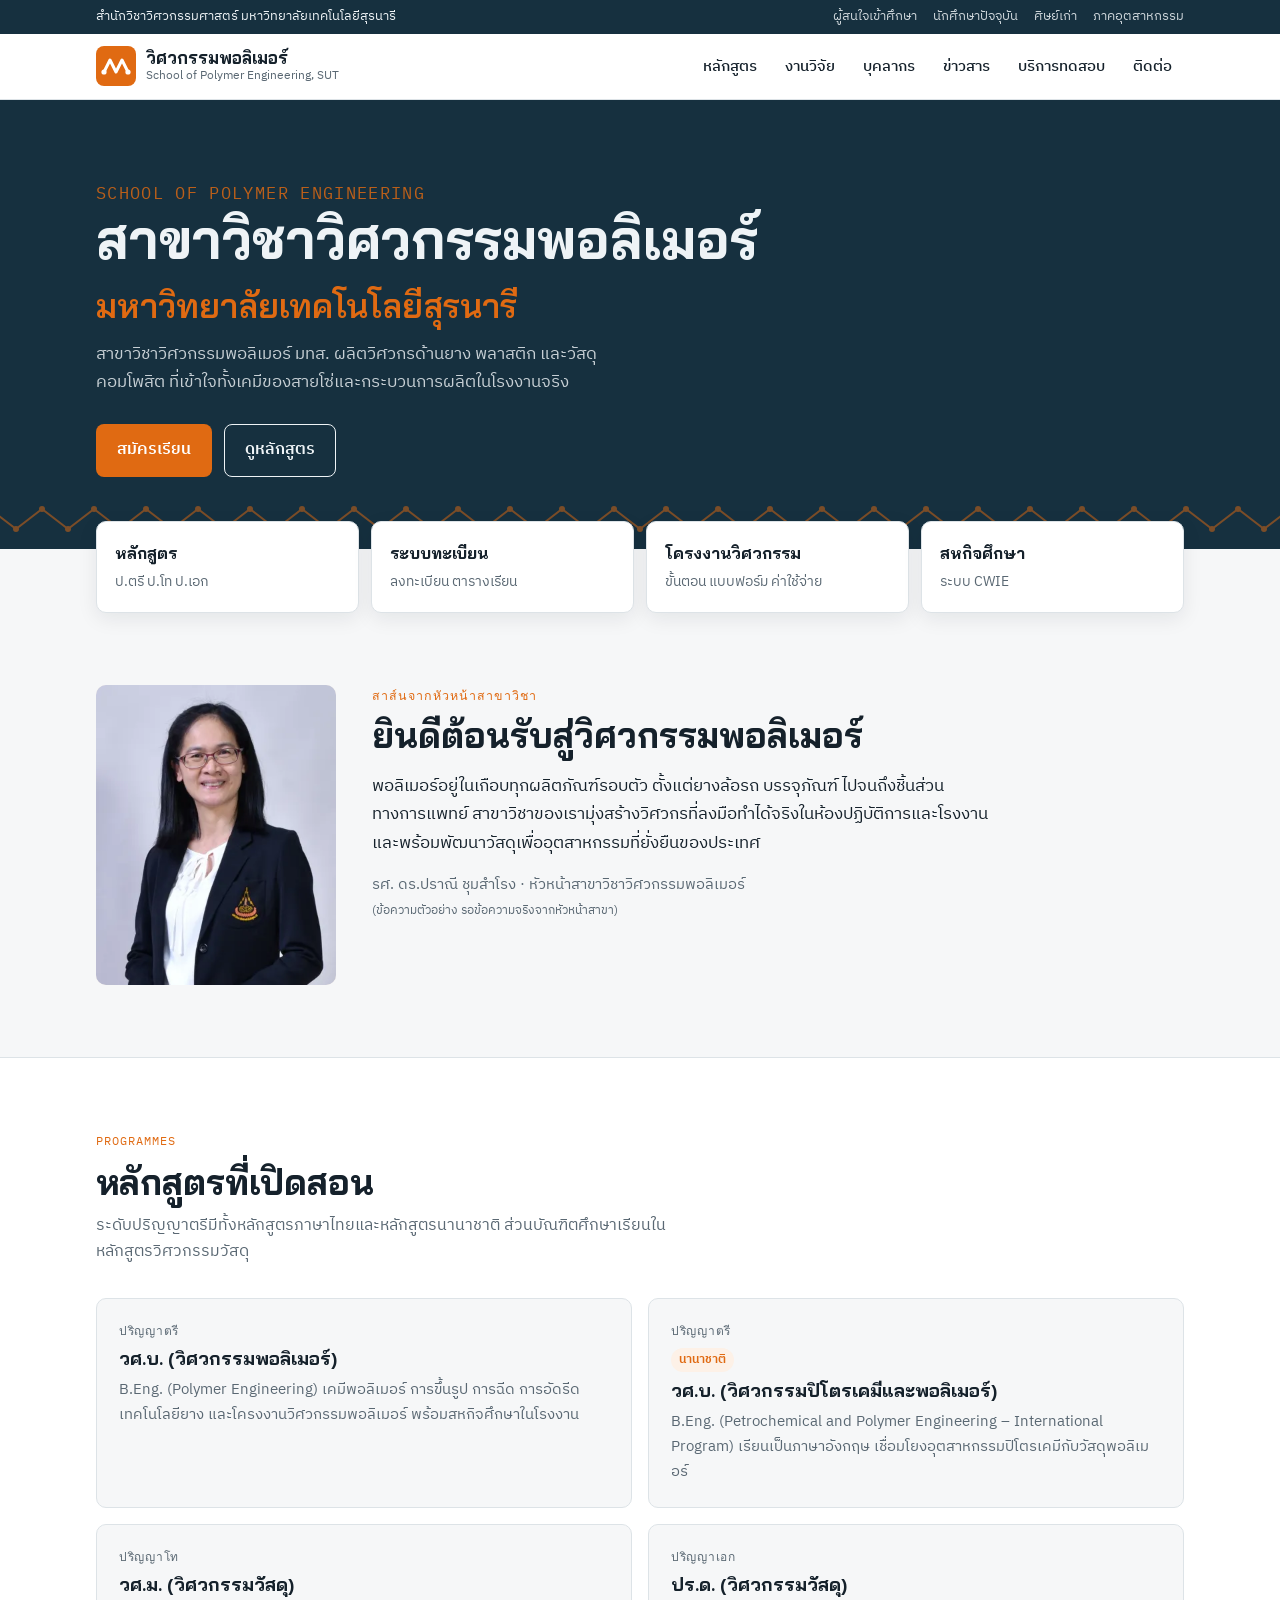
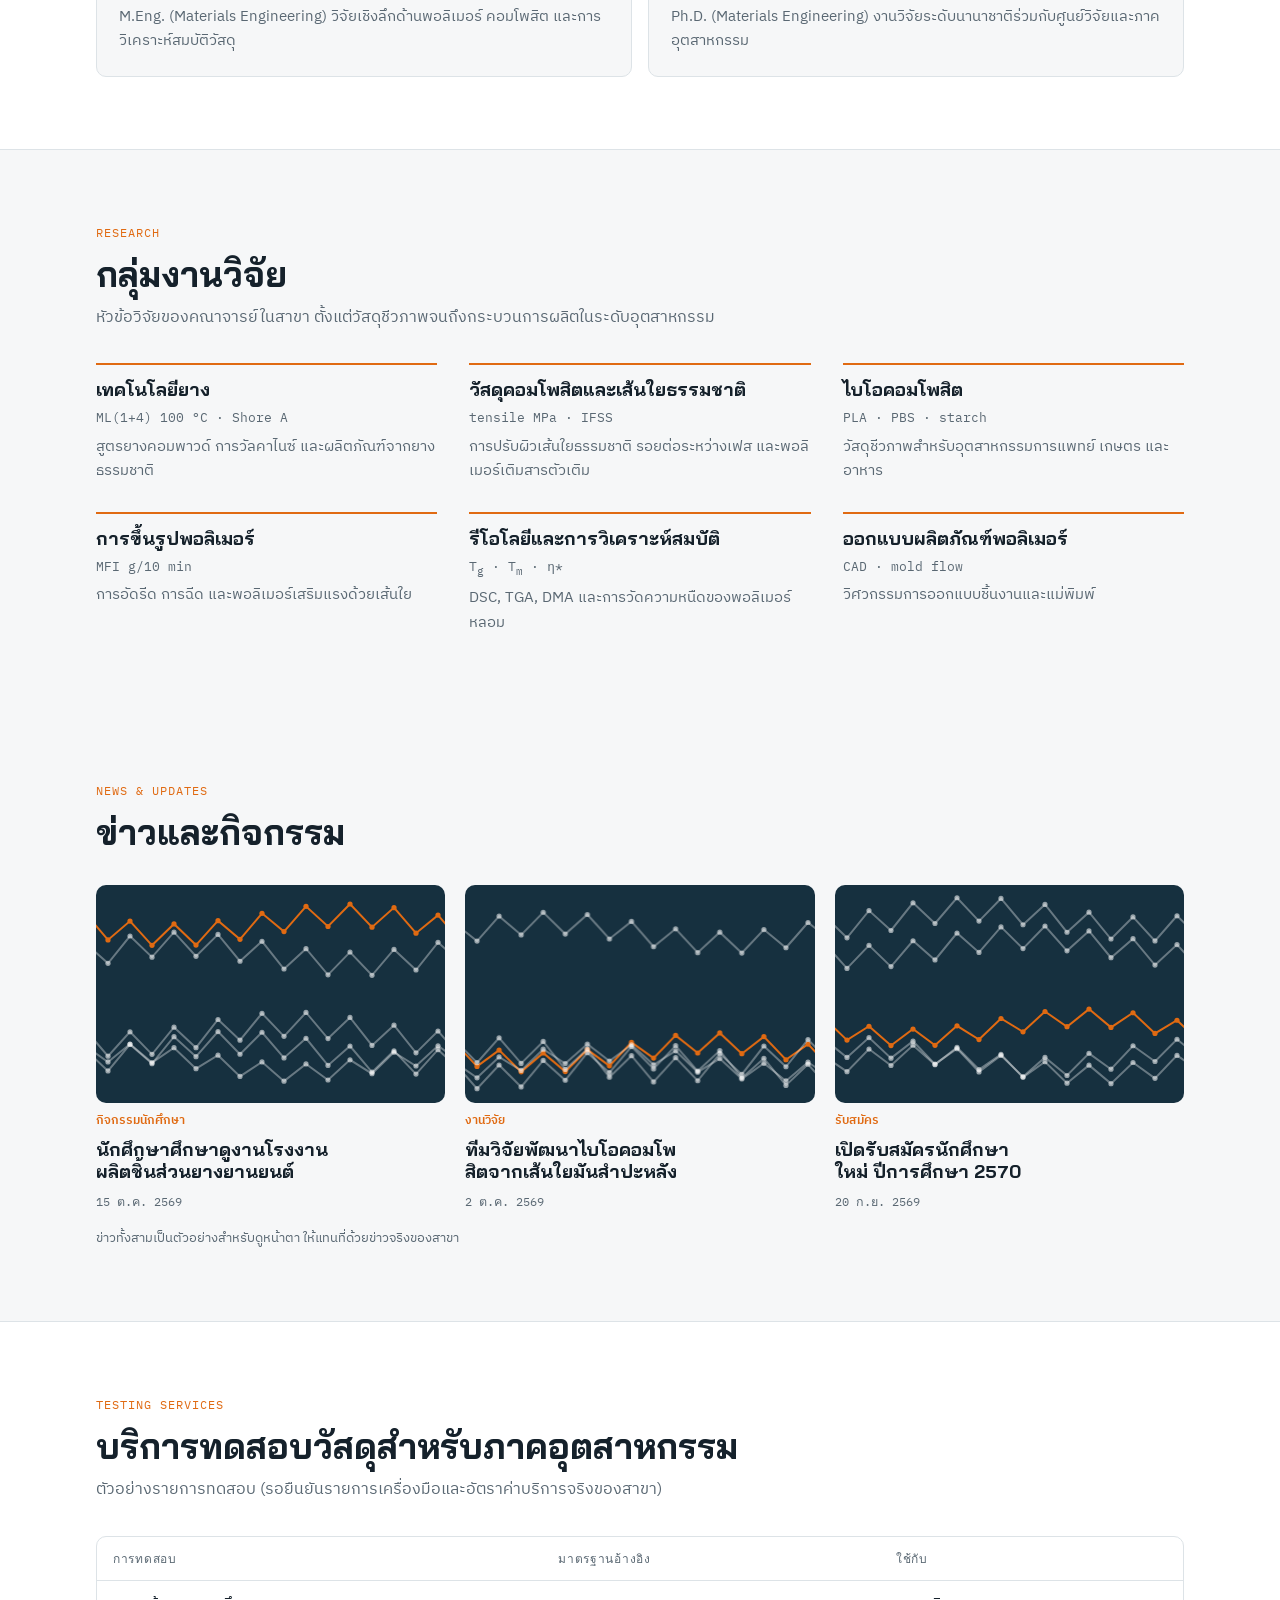
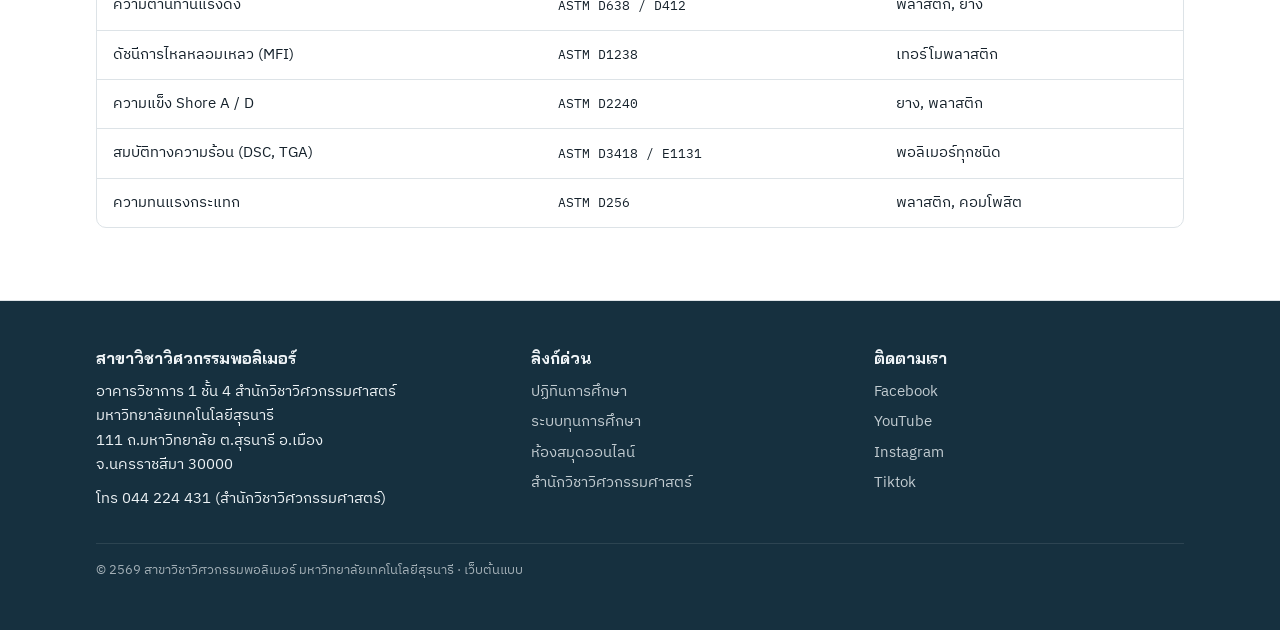
==== index.html @ 11ade1fe "Update index.html" ====
<!doctype html>
<html lang="th">
<head>
<meta charset="utf-8">
<meta name="viewport" content="width=device-width, initial-scale=1, viewport-fit=cover">
<title>Polymer Engineering SUT</title>
<meta name="claude:viewport-fit-sides" content="cover">
<link rel="stylesheet" href="https://fonts.googleapis.com/css2?family=Bai+Jamjuree:wght@500;600;700&family=IBM+Plex+Sans+Thai:wght@400;500;600&family=IBM+Plex+Mono:wght@400;500&display=swap">
<link rel="stylesheet" href="style.css">

<style>body{margin:0}:root{padding-block:env(safe-area-inset-top,0px) env(safe-area-inset-bottom,0px)}</style>
</head>
<body>

<div class="strip"><div class="wrap">
  <span>สำนักวิชาวิศวกรรมศาสตร์ มหาวิทยาลัยเทคโนโลยีสุรนารี</span>
  <nav aria-label="ลิงก์สำหรับกลุ่มผู้ใช้">
    <a href="#programmes">ผู้สนใจเข้าศึกษา</a>
    <a href="#links">นักศึกษาปัจจุบัน</a>
    <a href="#contact">ศิษย์เก่า</a>
    <a href="#services">ภาคอุตสาหกรรม</a>
  </nav>
</div></div>

<header class="nav"><div class="wrap">
  <a class="brand" href="#top" aria-label="หน้าแรก">
    <svg width="40" height="40" viewBox="0 0 40 40" aria-hidden="true"><rect width="40" height="40" rx="8" fill="var(--accent)"/><path d="M8 26 L14 14 L20 26 L26 14 L32 26" fill="none" stroke="var(--accent-ink)" stroke-width="3" stroke-linejoin="round" stroke-linecap="round"/><circle cx="8" cy="26" r="2.6" fill="var(--accent-ink)"/><circle cx="32" cy="26" r="2.6" fill="var(--accent-ink)"/></svg>
    <span><b>วิศวกรรมพอลิเมอร์</b><small>School of Polymer Engineering, SUT</small></span>
  </a>
  <button class="menu-btn" id="menuBtn" aria-expanded="false" aria-controls="menu">เมนู</button>
  <nav class="menu" id="menu" aria-label="เมนูหลัก">
    <a href="#programmes">หลักสูตร</a>
    <a href="#research">งานวิจัย</a>
    <a href="staff.html">บุคลากร</a>
    <a href="#news">ข่าวสาร</a>
    <a href="#services">บริการทดสอบ</a>
    <a href="#contact">ติดต่อ</a>
  </nav>
</div></header>

<main id="top">
<section class="hero" style="padding:0">
  <div class="wrap">
    <div>
      <p class="eyebrow" style="color:var(--accent)">School of Polymer Engineering</p>
      <h1><span class="w">สาขาวิชา</span><span class="w">วิศวกรรมพอลิเมอร์</span><small><span class="w">มหาวิทยาลัย</span><span class="w">เทคโนโลยีสุรนารี</span></small></h1>
      <p>สาขาวิชาวิศวกรรมพอลิเมอร์ มทส. ผลิตวิศวกรด้านยาง พลาสติก และวัสดุคอมโพสิต ที่เข้าใจทั้งเคมีของสายโซ่และกระบวนการผลิตในโรงงานจริง</p>
      <div class="cta">
        <a class="btn primary" href="http://sutgateway.sut.ac.th/admissions2021/">สมัครเรียน</a>
        <a class="btn ghost" href="#programmes">ดูหลักสูตร</a>
      </div>
    </div>
  </div>
  <canvas id="chain" aria-hidden="true"></canvas>
</section>

<div class="quick" id="links"><div class="wrap"><div class="grid">
  <a href="#programmes"><b>หลักสูตร</b><span>ป.ตรี ป.โท ป.เอก</span></a>
  <a href="https://reg4.sut.ac.th/"><b>ระบบทะเบียน</b><span>ลงทะเบียน ตารางเรียน</span></a>
  <a href="project.html"><b>โครงงานวิศวกรรม</b><span>ขั้นตอน แบบฟอร์ม ค่าใช้จ่าย</span></a>
  <a href="https://cwie.sut.ac.th"><b>สหกิจศึกษา</b><span>ระบบ CWIE</span></a>
</div></div></div>

<section><div class="wrap msg">
  <img class="portrait" src="images/pranee.jpg" alt="รศ. ดร.ปราณี ชุมสำโรง" style="width:100%;object-fit:cover;object-position:center 20%">
  <div>
    <p class="eyebrow">สาส์นจากหัวหน้าสาขาวิชา</p>
    <h2 style="margin-top:8px">ยินดีต้อนรับสู่วิศวกรรมพอลิเมอร์</h2>
    <blockquote>พอลิเมอร์อยู่ในเกือบทุกผลิตภัณฑ์รอบตัว ตั้งแต่ยางล้อรถ บรรจุภัณฑ์ ไปจนถึงชิ้นส่วนทางการแพทย์ สาขาวิชาของเรามุ่งสร้างวิศวกรที่ลงมือทำได้จริงในห้องปฏิบัติการและโรงงาน และพร้อมพัฒนาวัสดุเพื่ออุตสาหกรรมที่ยั่งยืนของประเทศ</blockquote>
    <p class="sig">รศ. ดร.ปราณี ชุมสำโรง · หัวหน้าสาขาวิชาวิศวกรรมพอลิเมอร์<br><small>(ข้อความตัวอย่าง รอข้อความจริงจากหัวหน้าสาขา)</small></p>
  </div>
</div></section>

<section class="band" id="programmes"><div class="wrap">
  <div class="sec-head">
    <p class="eyebrow">Programmes</p>
    <h2>หลักสูตรที่เปิดสอน</h2>
    <p class="lede">ระดับปริญญาตรีมีทั้งหลักสูตรภาษาไทยและหลักสูตรนานาชาติ ส่วนบัณฑิตศึกษาเรียนในหลักสูตรวิศวกรรมวัสดุ</p>
  </div>
  <div class="progs">
    <article class="prog">
      <span class="lvl">ปริญญาตรี</span>
      <h3>วศ.บ. (วิศวกรรมพอลิเมอร์)</h3>
      <p>B.Eng. (Polymer Engineering) เคมีพอลิเมอร์ การขึ้นรูป การฉีด การอัดรีด เทคโนโลยียาง และโครงงานวิศวกรรมพอลิเมอร์ พร้อมสหกิจศึกษาในโรงงาน</p>
    </article>
    <article class="prog">
      <span class="lvl">ปริญญาตรี</span>
      <span class="tag">นานาชาติ</span>
      <h3>วศ.บ. (วิศวกรรมปิโตรเคมีและพอลิเมอร์)</h3>
      <p>B.Eng. (Petrochemical and Polymer Engineering – International Program) เรียนเป็นภาษาอังกฤษ เชื่อมโยงอุตสาหกรรมปิโตรเคมีกับวัสดุพอลิเมอร์</p>
    </article>
    <article class="prog">
      <span class="lvl">ปริญญาโท</span>
      <h3>วศ.ม. (วิศวกรรมวัสดุ)</h3>
      <p>M.Eng. (Materials Engineering) วิจัยเชิงลึกด้านพอลิเมอร์ คอมโพสิต และการวิเคราะห์สมบัติวัสดุ</p>
    </article>
    <article class="prog">
      <span class="lvl">ปริญญาเอก</span>
      <h3>ปร.ด. (วิศวกรรมวัสดุ)</h3>
      <p>Ph.D. (Materials Engineering) งานวิจัยระดับนานาชาติร่วมกับศูนย์วิจัยและภาคอุตสาหกรรม</p>
    </article>
  </div>
</div></section>

<section id="research"><div class="wrap">
  <div class="sec-head">
    <p class="eyebrow">Research</p>
    <h2>กลุ่มงานวิจัย</h2>
    <p class="lede">หัวข้อวิจัยของคณาจารย์ในสาขา ตั้งแต่วัสดุชีวภาพจนถึงกระบวนการผลิตในระดับอุตสาหกรรม</p>
  </div>
  <div class="areas">
    <div class="area"><h3>เทคโนโลยียาง</h3><span class="unit">ML(1+4) 100 °C · Shore A</span><p>สูตรยางคอมพาวด์ การวัลคาไนซ์ และผลิตภัณฑ์จากยางธรรมชาติ</p></div>
    <div class="area"><h3>วัสดุคอมโพสิตและเส้นใยธรรมชาติ</h3><span class="unit">tensile MPa · IFSS</span><p>การปรับผิวเส้นใยธรรมชาติ รอยต่อระหว่างเฟส และพอลิเมอร์เติมสารตัวเติม</p></div>
    <div class="area"><h3>ไบโอคอมโพสิต</h3><span class="unit">PLA · PBS · starch</span><p>วัสดุชีวภาพสำหรับอุตสาหกรรมการแพทย์ เกษตร และอาหาร</p></div>
    <div class="area"><h3>การขึ้นรูปพอลิเมอร์</h3><span class="unit">MFI g/10 min</span><p>การอัดรีด การฉีด และพอลิเมอร์เสริมแรงด้วยเส้นใย</p></div>
    <div class="area"><h3>รีโอโลยีและการวิเคราะห์สมบัติ</h3><span class="unit">T<sub>g</sub> · T<sub>m</sub> · η*</span><p>DSC, TGA, DMA และการวัดความหนืดของพอลิเมอร์หลอม</p></div>
    <div class="area"><h3>ออกแบบผลิตภัณฑ์พอลิเมอร์</h3><span class="unit">CAD · mold flow</span><p>วิศวกรรมการออกแบบชิ้นงานและแม่พิมพ์</p></div>
  </div>
</div></section>

<section id="news"><div class="wrap">
  <div class="sec-head">
    <p class="eyebrow">News &amp; Updates</p>
    <h2>ข่าวและกิจกรรม</h2>
  </div>
  <div class="news">
    <article><div class="thumb"><canvas data-seed="1"></canvas></div><span class="cat">กิจกรรมนักศึกษา</span><h3>นักศึกษาศึกษาดูงานโรงงานผลิตชิ้นส่วนยางยานยนต์</h3><time>15 ต.ค. 2569</time></article>
    <article><div class="thumb"><canvas data-seed="2"></canvas></div><span class="cat">งานวิจัย</span><h3>ทีมวิจัยพัฒนาไบโอคอมโพสิตจากเส้นใยมันสำปะหลัง</h3><time>2 ต.ค. 2569</time></article>
    <article><div class="thumb"><canvas data-seed="3"></canvas></div><span class="cat">รับสมัคร</span><h3>เปิดรับสมัครนักศึกษาใหม่ ปีการศึกษา 2570</h3><time>20 ก.ย. 2569</time></article>
  </div>
  <p class="sample">ข่าวทั้งสามเป็นตัวอย่างสำหรับดูหน้าตา ให้แทนที่ด้วยข่าวจริงของสาขา</p>
</div></section>

<section class="band" id="services"><div class="wrap">
  <div class="sec-head">
    <p class="eyebrow">Testing Services</p>
    <h2>บริการทดสอบวัสดุสำหรับภาคอุตสาหกรรม</h2>
    <p class="lede">ตัวอย่างรายการทดสอบ (รอยืนยันรายการเครื่องมือและอัตราค่าบริการจริงของสาขา)</p>
  </div>
  <div class="tbl"><table>
    <thead><tr><th>การทดสอบ</th><th>มาตรฐานอ้างอิง</th><th>ใช้กับ</th></tr></thead>
    <tbody>
      <tr><td>ความต้านทานแรงดึง</td><td class="std">ASTM D638 / D412</td><td>พลาสติก, ยาง</td></tr>
      <tr><td>ดัชนีการไหลหลอมเหลว (MFI)</td><td class="std">ASTM D1238</td><td>เทอร์โมพลาสติก</td></tr>
      <tr><td>ความแข็ง Shore A / D</td><td class="std">ASTM D2240</td><td>ยาง, พลาสติก</td></tr>
      <tr><td>สมบัติทางความร้อน (DSC, TGA)</td><td class="std">ASTM D3418 / E1131</td><td>พอลิเมอร์ทุกชนิด</td></tr>
      <tr><td>ความทนแรงกระแทก</td><td class="std">ASTM D256</td><td>พลาสติก, คอมโพสิต</td></tr>
    </tbody>
  </table></div>
</div></section>
</main>

<footer id="contact"><div class="wrap">
  <div>
    <h3>สาขาวิชาวิศวกรรมพอลิเมอร์</h3>
    <p>อาคารวิชาการ 1 ชั้น 4 สำนักวิชาวิศวกรรมศาสตร์<br>มหาวิทยาลัยเทคโนโลยีสุรนารี<br>111 ถ.มหาวิทยาลัย ต.สุรนารี อ.เมือง<br>จ.นครราชสีมา 30000</p>
    <p style="margin-top:10px">โทร <span class="sel">044 224 431</span> (สำนักวิชาวิศวกรรมศาสตร์)</p>
  </div>
  <div>
    <h3>ลิงก์ด่วน</h3>
    <ul>
      <li><a href="https://reg4.sut.ac.th/registrar/calendar.asp">ปฏิทินการศึกษา</a></li>
      <li><a href="https://scholarship2.sut.ac.th/scholarship/">ระบบทุนการศึกษา</a></li>
      <li><a href="https://search.sut.ac.th/login">ห้องสมุดออนไลน์</a></li>
      <li><a href="https://eng.sut.ac.th/engineering/">สำนักวิชาวิศวกรรมศาสตร์</a></li>
    </ul>
  </div>
  <div>
    <h3>ติดตามเรา</h3>
    <ul>
      <li><a href="https://www.facebook.com/EngineeringSUT">Facebook</a></li>
      <li><a href="https://www.youtube.com/@EngineeringSUT">YouTube</a></li>
      <li><a href="https://www.instagram.com/_polymer.sut">Instagram</a></li>
      <li><a href="https://www.tiktok.com/@polymer_sut">Tiktok</a></li>
    </ul>
  </div>
  <p class="copy">© 2569 สาขาวิชาวิศวกรรมพอลิเมอร์ มหาวิทยาลัยเทคโนโลยีสุรนารี · เว็บต้นแบบ</p>
</div></footer>

<script>
const mb=document.getElementById('menuBtn'),menu=document.getElementById('menu');
mb.addEventListener('click',()=>{const o=menu.classList.toggle('open');mb.setAttribute('aria-expanded',o)});
menu.querySelectorAll('a').forEach(a=>a.addEventListener('click',()=>{menu.classList.remove('open');mb.setAttribute('aria-expanded',false)}));

function css(v){return getComputedStyle(document.documentElement).getPropertyValue(v).trim()}
function drawChain(cv,seed,dense){
  const r=cv.getBoundingClientRect(),d=window.devicePixelRatio||1;
  cv.width=r.width*d;cv.height=r.height*d;const c=cv.getContext('2d');c.scale(d,d);
  const w=r.width,h=r.height,acc=css('--accent');
  let s=seed*9301;const rnd=()=>((s=(s*9301+49297)%233280)/233280);
  const lines=dense?5:1;
  for(let L=0;L<lines;L++){
    const y0=dense?h*(0.15+0.7*rnd()):h*0.5,step=dense?22:26,amp=dense?8+rnd()*6:10;
    c.strokeStyle=L===0?acc:'rgba(255,255,255,.35)';c.lineWidth=2;c.beginPath();
    const pts=[];for(let x=-10,i=0;x<w+20;x+=step,i++){pts.push([x,y0+(i%2?amp:-amp)+(dense?Math.sin(i*.4+L)*10:0)])}
    pts.forEach((p,i)=>i?c.lineTo(...p):c.moveTo(...p));c.stroke();
    c.fillStyle=L===0?acc:'rgba(255,255,255,.55)';
    pts.forEach(p=>{c.beginPath();c.arc(p[0],p[1],dense?2.6:3,0,7);c.fill()});
  }
}
function drawAll(){drawChain(document.getElementById('chain'),7,false);document.querySelectorAll('.thumb canvas').forEach(cv=>drawChain(cv,+cv.dataset.seed,true))}
drawAll();addEventListener('resize',drawAll);
matchMedia('(prefers-color-scheme: dark)').addEventListener('change',drawAll);
</script>

</body>
</html>
---- style.css ----
/* Layout: sticky nav, chain-motif hero, alternating bands; content max 1120px */
:root{
  --bg:#f6f7f8; --surface:#ffffff; --ink:#15212b; --muted:#5a6873; --line:#dde3e7;
  --accent:#e06a12; --accent-ink:#ffffff; --deep:#16303f; --deep-ink:#eef3f6; --tint:#fdf1e7;
  --display:"Bai Jamjuree","IBM Plex Sans Thai",system-ui,sans-serif;
  --body:"IBM Plex Sans Thai",system-ui,sans-serif;
  --mono:"IBM Plex Mono",ui-monospace,Menlo,monospace;
}
@media (prefers-color-scheme:dark){:root:not([data-theme="light"]){
  --bg:#0f171d; --surface:#16212a; --ink:#e7edf1; --muted:#9aa9b4; --line:#26343f;
  --accent:#f08a3c; --accent-ink:#1a0d03; --deep:#0b2230; --deep-ink:#e7edf1; --tint:#2a1c11; color-scheme:dark}}
:root[data-theme="dark"]{
  --bg:#0f171d; --surface:#16212a; --ink:#e7edf1; --muted:#9aa9b4; --line:#26343f;
  --accent:#f08a3c; --accent-ink:#1a0d03; --deep:#0b2230; --deep-ink:#e7edf1; --tint:#2a1c11; color-scheme:dark}
*{box-sizing:border-box}
html{scroll-behavior:smooth}
@media (prefers-reduced-motion:reduce){html{scroll-behavior:auto}}
body{background:var(--bg);color:var(--ink);font-family:var(--body);font-size:16px;line-height:1.65}
a{color:inherit}
a:focus-visible,button:focus-visible{outline:2px solid var(--accent);outline-offset:3px;border-radius:4px}
.wrap{max-width:1120px;margin:0 auto;padding-left:max(16px,env(safe-area-inset-left,0px));padding-right:max(16px,env(safe-area-inset-right,0px))}
h1,h2,h3{font-family:var(--display);line-height:1.2;text-wrap:balance;margin:0}
h2{font-size:clamp(1.6rem,3vw,2.2rem)}
h3{font-size:1.15rem}
p{margin:0}
.eyebrow{font-family:var(--mono);font-size:.78rem;letter-spacing:.08em;text-transform:uppercase;color:var(--accent)}
.lede{color:var(--muted);max-width:62ch}

/* top strip + nav */
body::before{content:"";position:fixed;inset:0 0 auto;height:env(safe-area-inset-top,0px);z-index:10;background:var(--surface)}
.strip{background:var(--deep);color:var(--deep-ink);font-size:.82rem}
.strip .wrap{display:flex;flex-wrap:wrap;gap:6px 20px;justify-content:space-between;padding-block:6px}
.strip nav{display:flex;flex-wrap:wrap;gap:4px 16px}
.strip a{text-decoration:none;opacity:.85}.strip a:hover{opacity:1}
header.nav{position:sticky;top:env(safe-area-inset-top,0px);z-index:9;background:var(--surface);border-bottom:1px solid var(--line)}
header.nav .wrap{display:flex;align-items:center;gap:16px;padding-block:12px}
.brand{display:flex;align-items:center;gap:10px;text-decoration:none;min-width:0}
.brand svg{flex:none}
.brand b{font-family:var(--display);font-size:1.05rem;display:block;line-height:1.2}
.brand small{color:var(--muted);font-size:.78rem;display:block;line-height:1.3}
.menu{margin-left:auto;display:flex;gap:4px;flex-wrap:wrap}
.menu a{text-decoration:none;padding:8px 12px;border-radius:6px;font-weight:500;font-size:.95rem}
.menu a:hover{background:var(--tint);color:var(--accent)}
.menu-btn{display:none;margin-left:auto;background:none;border:1px solid var(--line);color:var(--ink);border-radius:6px;padding:8px 12px;font:inherit;cursor:pointer}
@media (max-width:860px){
  .menu-btn{display:block}
  .menu{display:none;position:absolute;left:0;right:0;top:100%;background:var(--surface);border-bottom:1px solid var(--line);flex-direction:column;padding:8px max(16px,env(safe-area-inset-right,0px)) 12px max(16px,env(safe-area-inset-left,0px))}
  .menu.open{display:flex}
}

/* hero */
.hero{background:var(--deep);color:var(--deep-ink);position:relative;overflow:hidden}
.hero .wrap{display:grid;grid-template-columns:1.2fr .8fr;gap:40px;align-items:center;padding-block:64px 72px}
.hero h1{font-size:clamp(1.9rem,5vw,3.4rem);font-weight:700}
.hero h1 .w{display:inline-block}
.hero h1 small{display:block;font-size:.62em;font-weight:600;color:var(--accent);margin-top:.35em}
.hero .wrap:not(:has(.formula)){grid-template-columns:1fr}
.hero p{color:var(--deep-ink);opacity:.82;max-width:52ch;margin-top:16px;font-size:1.05rem}
.cta{display:flex;flex-wrap:wrap;gap:12px;margin-top:28px}
.btn{display:inline-block;text-decoration:none;font-weight:600;padding:12px 20px;border-radius:8px;border:1px solid transparent}
.btn.primary{background:var(--accent);color:var(--accent-ink)}
.btn.ghost{border-color:currentColor;color:var(--deep-ink)}
.formula{font-family:var(--mono);border:1px solid rgba(255,255,255,.18);border-radius:12px;padding:22px;background:rgba(255,255,255,.04)}
.formula .row{display:flex;justify-content:space-between;gap:12px;padding:10px 0;border-bottom:1px dashed rgba(255,255,255,.15);font-size:.95rem}
.formula .row:last-child{border:0}
.formula .row em{font-style:normal;opacity:.65;font-size:.82rem}
.formula sub{font-size:.7em}
#chain{position:absolute;inset:auto 0 0 0;width:100%;height:60px;opacity:.5;pointer-events:none}
@media (max-width:860px){.hero .wrap{grid-template-columns:1fr;padding-block:48px 64px}}

/* quick tiles */
.quick{margin-top:-28px;position:relative;z-index:2}
.quick .grid{display:grid;grid-template-columns:repeat(4,1fr);gap:12px}
.quick a{background:var(--surface);border:1px solid var(--line);border-radius:10px;padding:18px;text-decoration:none;display:flex;flex-direction:column;gap:4px;box-shadow:0 6px 20px rgba(10,25,35,.08)}
.quick a:hover{border-color:var(--accent)}
.quick b{font-family:var(--display);font-size:1.02rem}
.quick span{color:var(--muted);font-size:.88rem}
@media (max-width:760px){.quick .grid{grid-template-columns:1fr 1fr}}

section{padding-block:72px}
.sec-head{display:flex;flex-direction:column;gap:10px;margin-bottom:32px}
.band{background:var(--surface);border-block:1px solid var(--line)}

/* head message */
.msg{display:grid;grid-template-columns:240px 1fr;gap:36px;align-items:start}
.portrait{aspect-ratio:4/5;max-width:100%;border-radius:10px;background:var(--tint);display:grid;place-items:center;font-family:var(--display);font-size:3rem;color:var(--accent)}
.msg blockquote{margin:16px 0 0;font-size:1.08rem;max-width:62ch}
.msg .sig{margin-top:16px;color:var(--muted);font-size:.92rem}
@media (max-width:700px){.msg{grid-template-columns:1fr}.portrait{max-width:180px}}

/* programmes */
.progs{display:grid;grid-template-columns:repeat(2,1fr);gap:16px}
.prog{border:1px solid var(--line);border-radius:10px;padding:22px;background:var(--bg);display:flex;flex-direction:column;gap:8px;min-width:0}
.prog .lvl{font-family:var(--mono);font-size:.75rem;letter-spacing:.06em;text-transform:uppercase;color:var(--muted)}
.prog .tag{align-self:flex-start;font-size:.75rem;background:var(--tint);color:var(--accent);padding:2px 8px;border-radius:99px;font-weight:600}
.prog p{color:var(--muted);font-size:.94rem}
@media (max-width:700px){.progs{grid-template-columns:1fr}}

/* research */
.areas{display:grid;grid-template-columns:repeat(3,1fr);gap:28px 32px}
.area{border-top:2px solid var(--accent);padding-top:14px;display:flex;flex-direction:column;gap:6px;min-width:0}
.area .unit{font-family:var(--mono);font-size:.8rem;color:var(--muted)}
.area p{font-size:.94rem;color:var(--muted)}
@media (max-width:860px){.areas{grid-template-columns:1fr 1fr}}
@media (max-width:520px){.areas{grid-template-columns:1fr}}

/* staff */
.filter{display:flex;flex-wrap:wrap;gap:8px;margin-bottom:20px}
.filter button{font:inherit;font-size:.88rem;border:1px solid var(--line);background:var(--surface);color:var(--ink);padding:6px 14px;border-radius:99px;cursor:pointer}
.filter button[aria-pressed="true"]{background:var(--ink);color:var(--bg);border-color:var(--ink)}
.staff{display:grid;grid-template-columns:repeat(4,1fr);gap:16px}
.person{background:var(--surface);border:1px solid var(--line);border-radius:10px;padding:18px;display:flex;flex-direction:column;gap:6px;min-width:0}
.avatar{width:52px;height:52px;border-radius:50%;background:var(--tint);color:var(--accent);display:grid;place-items:center;font-family:var(--display);font-weight:700}
.person b{font-family:var(--display);font-size:1rem;line-height:1.3}
.person .th{font-size:.88rem;color:var(--muted)}
.person .pos{font-size:.8rem;font-weight:600;color:var(--accent)}
.person .mail{font-family:var(--mono);font-size:.78rem;color:var(--muted);overflow-wrap:anywhere;user-select:all}
.person ul{margin:4px 0 0;padding-left:18px;font-size:.84rem;color:var(--muted)}
@media (max-width:960px){.staff{grid-template-columns:repeat(2,1fr)}}
@media (max-width:480px){.staff{grid-template-columns:1fr}}

/* news */
.news{display:grid;grid-template-columns:repeat(3,1fr);gap:20px}
.news article{display:flex;flex-direction:column;gap:8px;min-width:0}
.thumb{aspect-ratio:16/10;max-width:100%;border-radius:10px;background:var(--deep);position:relative;overflow:hidden}
.thumb canvas{width:100%;height:100%;display:block}
.news time{font-family:var(--mono);font-size:.78rem;color:var(--muted)}
.news .cat{font-size:.75rem;font-weight:600;color:var(--accent)}
.sample{font-size:.82rem;color:var(--muted);margin-top:16px}
@media (max-width:860px){.news{grid-template-columns:1fr}}

/* services table */
.tbl{overflow-x:auto;border:1px solid var(--line);border-radius:10px;background:var(--surface)}
table{border-collapse:collapse;width:100%;min-width:560px;font-size:.92rem}
th,td{text-align:left;padding:12px 16px;border-bottom:1px solid var(--line)}
th{font-family:var(--mono);font-size:.75rem;letter-spacing:.06em;text-transform:uppercase;color:var(--muted);font-weight:500}
tr:last-child td{border-bottom:0}
td.std{font-family:var(--mono);font-size:.82rem;white-space:nowrap}

/* footer */
footer{background:var(--deep);color:var(--deep-ink);font-size:.92rem}
footer .wrap{display:grid;grid-template-columns:1.3fr 1fr 1fr;gap:32px;padding-block:48px}
footer h3{font-size:1rem;margin-bottom:12px}
footer ul{list-style:none;margin:0;padding:0;display:flex;flex-direction:column;gap:6px}
footer a{text-decoration:none;opacity:.8}footer a:hover{opacity:1}
footer .copy{grid-column:1/-1;border-top:1px solid rgba(255,255,255,.15);padding-top:16px;opacity:.65;font-size:.82rem}
.sel{user-select:all}
@media (max-width:760px){footer .wrap{grid-template-columns:1fr}}

/* ---- staff page ---- */
.menu a[aria-current="page"]{color:var(--accent);background:var(--tint)}
.page-head{background:var(--deep);color:var(--deep-ink)}
.page-head .wrap{padding-block:44px 48px;display:flex;flex-direction:column;gap:10px}
.page-head h1{font-size:clamp(1.8rem,4vw,2.6rem)}
.page-head p{opacity:.8;max-width:60ch}
.crumbs{font-size:.85rem;opacity:.75}
.crumbs a{text-decoration:none}.crumbs a:hover{text-decoration:underline}
.toolbar{display:flex;flex-wrap:wrap;gap:12px;align-items:center;justify-content:space-between;margin-bottom:24px}
.toolbar .filter{margin:0}
.search{font:inherit;font-size:.95rem;padding:9px 14px;border:1px solid var(--line);border-radius:8px;background:var(--surface);color:var(--ink);width:min(100%,280px)}
.count{font-family:var(--mono);font-size:.8rem;color:var(--muted);margin-bottom:12px}
.staff.photos .person{padding:0;overflow:hidden;gap:0}
.photo{aspect-ratio:3/4;max-width:100%;background:var(--tint);display:grid;place-items:center;position:relative;overflow:hidden}
.photo img{position:absolute;inset:0;width:100%;height:100%;object-fit:cover;object-position:center 20%;display:block}
.photo .badge{z-index:1}
.photo .ini{font-family:var(--display);font-size:2.4rem;font-weight:700;color:var(--accent)}
.photo .badge{position:absolute;left:10px;top:10px;background:var(--accent);color:var(--accent-ink);font-size:.72rem;font-weight:600;padding:3px 9px;border-radius:99px}
.person .body{padding:16px 16px 18px;display:flex;flex-direction:column;gap:6px}
.empty{color:var(--muted);padding:24px 0}
.teaser{display:grid;grid-template-columns:1fr auto;gap:24px;align-items:end}
@media (max-width:700px){.teaser{grid-template-columns:1fr}}


/* ---- project page ---- */
.page-head .cta{margin-top:12px}
.actions{display:grid;grid-template-columns:repeat(3,1fr);gap:12px;margin-top:-28px;position:relative;z-index:2}
.actions a{background:var(--surface);border:1px solid var(--line);border-radius:10px;padding:16px 18px;text-decoration:none;display:flex;flex-direction:column;gap:2px;box-shadow:0 6px 20px rgba(10,25,35,.08);min-width:0}
.actions a:hover{border-color:var(--accent)}
.actions b{font-family:var(--display)}
.actions span{color:var(--muted);font-size:.85rem;overflow-wrap:anywhere}
@media (max-width:760px){.actions{grid-template-columns:1fr}}
.steps{list-style:none;margin:0;padding:0;display:grid;gap:0;counter-reset:st}
.steps li{display:grid;grid-template-columns:44px 1fr;gap:16px;padding-block:16px;border-bottom:1px solid var(--line);counter-increment:st}
.steps li:last-child{border-bottom:0}
.steps li::before{content:counter(st);width:36px;height:36px;border-radius:50%;background:var(--tint);color:var(--accent);font-family:var(--display);font-weight:700;display:grid;place-items:center}
.steps b{font-family:var(--display);display:block}
.steps p{color:var(--muted);font-size:.94rem}
.steps a{color:var(--accent)}
.two{display:grid;grid-template-columns:1fr 1fr;gap:16px}
@media (max-width:760px){.two{grid-template-columns:1fr}}
.panel{background:var(--surface);border:1px solid var(--line);border-radius:10px;padding:22px;display:flex;flex-direction:column;gap:10px;min-width:0}
.panel .when{font-family:var(--mono);font-size:.8rem;color:var(--accent)}
.panel ul{margin:0;padding-left:20px;display:flex;flex-direction:column;gap:6px}
.panel a{color:var(--accent)}
.note{border-left:4px solid var(--accent);background:var(--tint);padding:14px 18px;border-radius:0 8px 8px 0;font-size:.95rem}
.files{display:grid;gap:10px}
.file{display:flex;align-items:center;gap:14px;background:var(--surface);border:1px solid var(--line);border-radius:10px;padding:14px 16px;text-decoration:none;min-width:0}
.file:hover{border-color:var(--accent)}
.file .ext{flex:none;font-family:var(--mono);font-size:.72rem;font-weight:500;background:var(--deep);color:var(--deep-ink);padding:4px 8px;border-radius:4px}
.file span{min-width:0}
.file small{display:block;color:var(--muted)}
.contact{display:flex;flex-wrap:wrap;gap:8px 32px}
.contact div{display:flex;flex-direction:column}
.contact small{color:var(--muted);font-size:.8rem}
.contact b{font-family:var(--mono);font-weight:500;user-select:all}
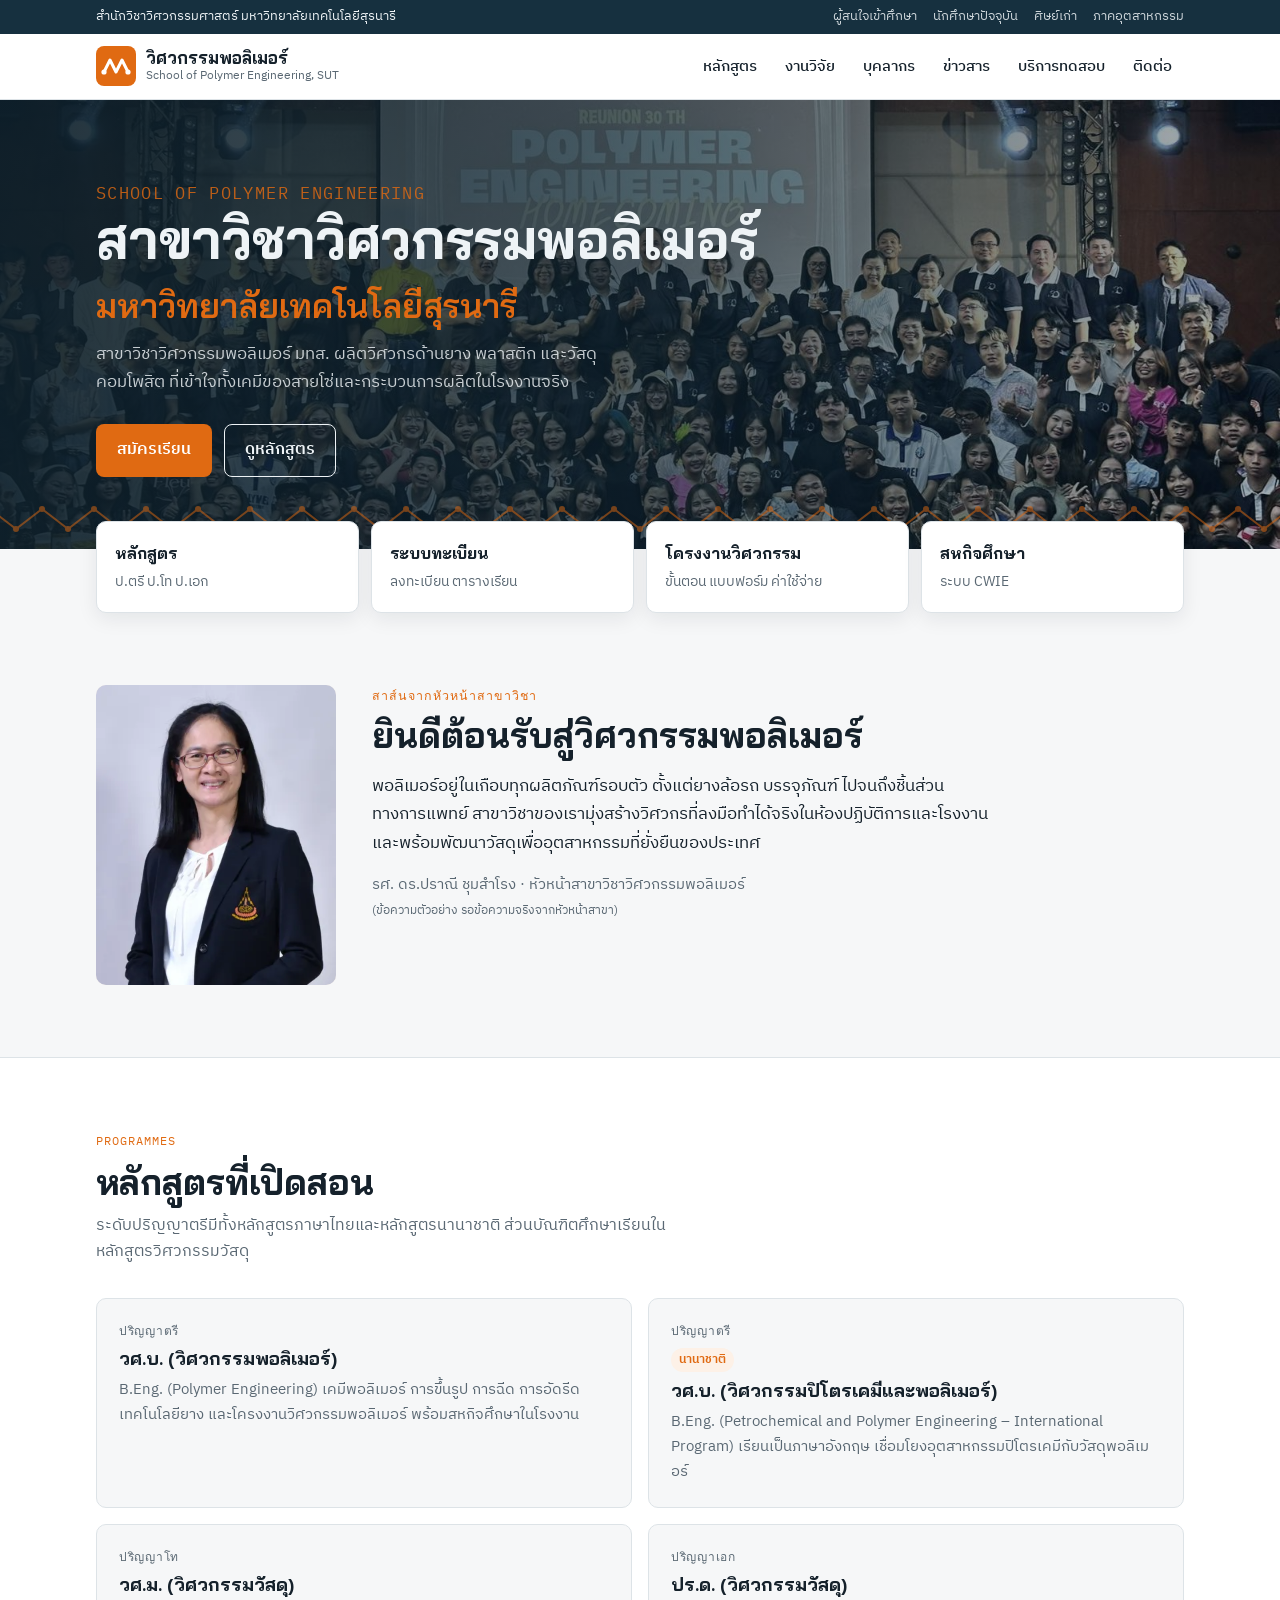
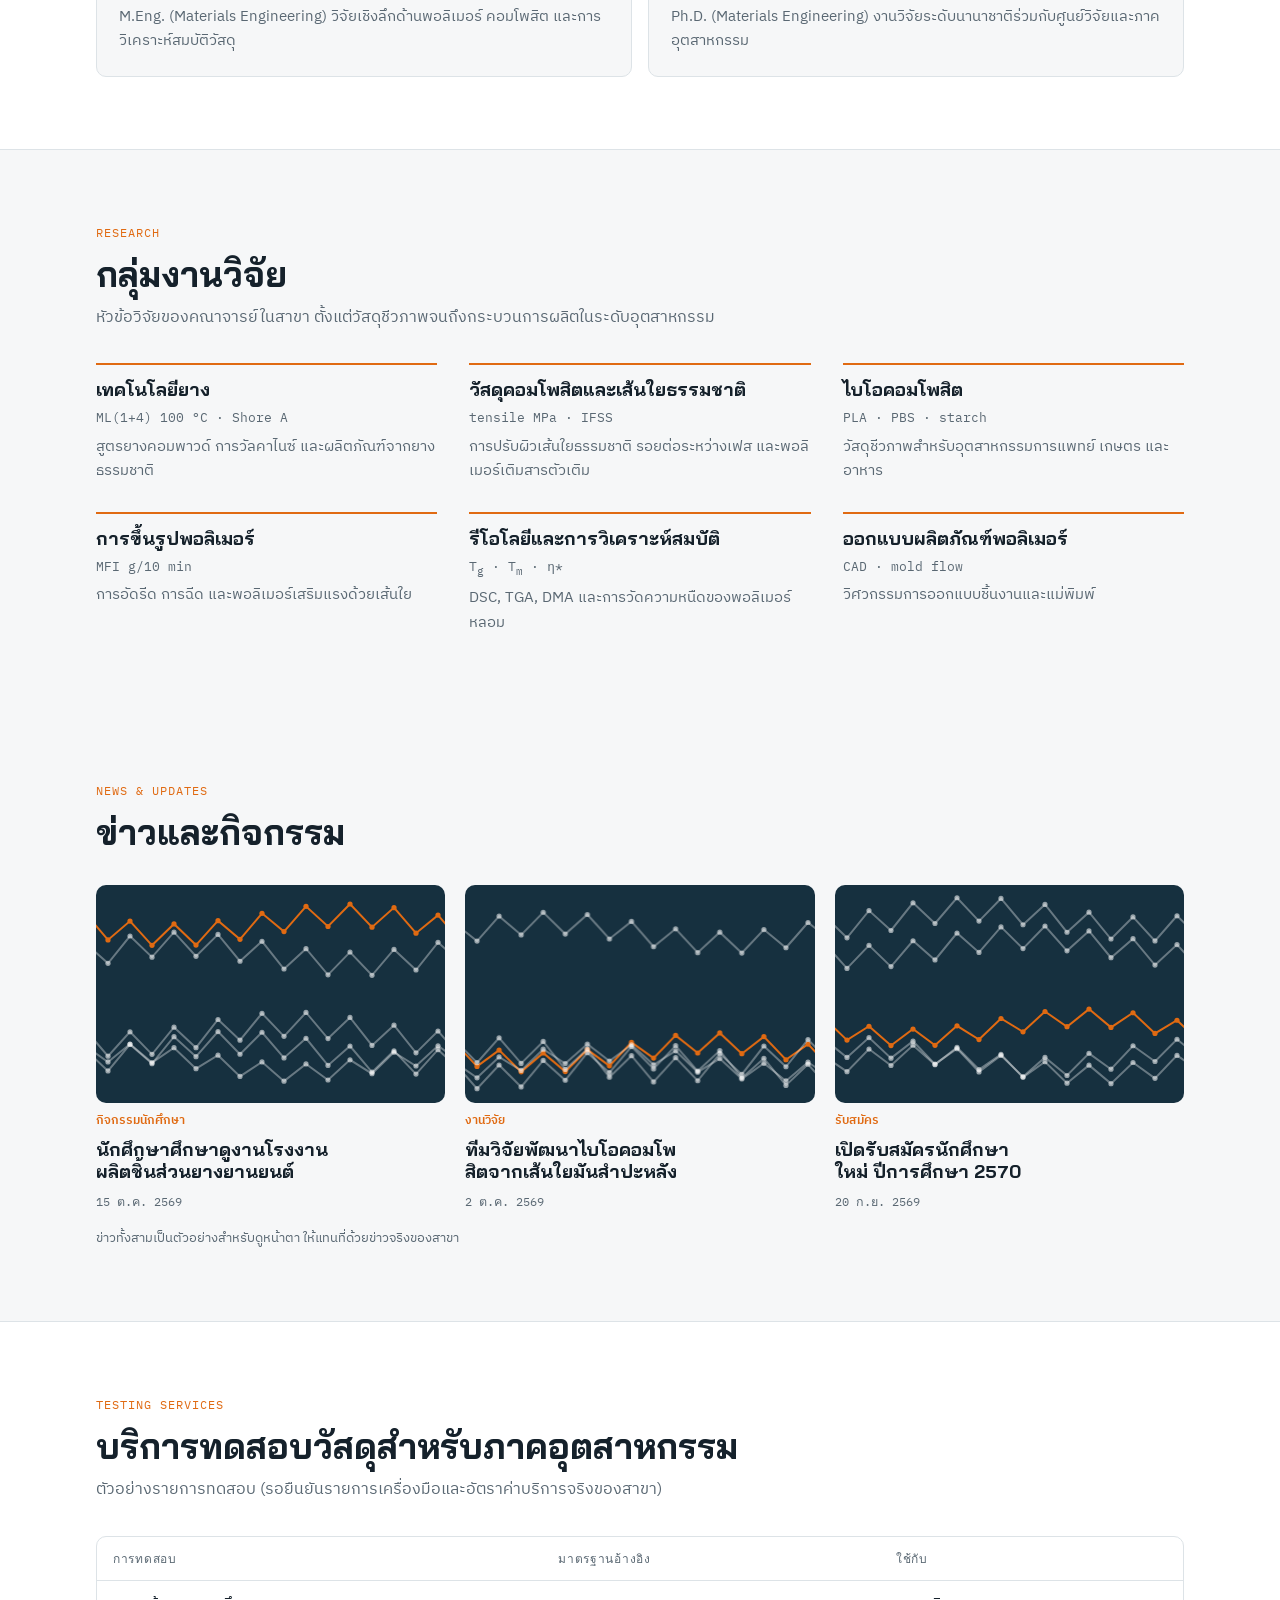
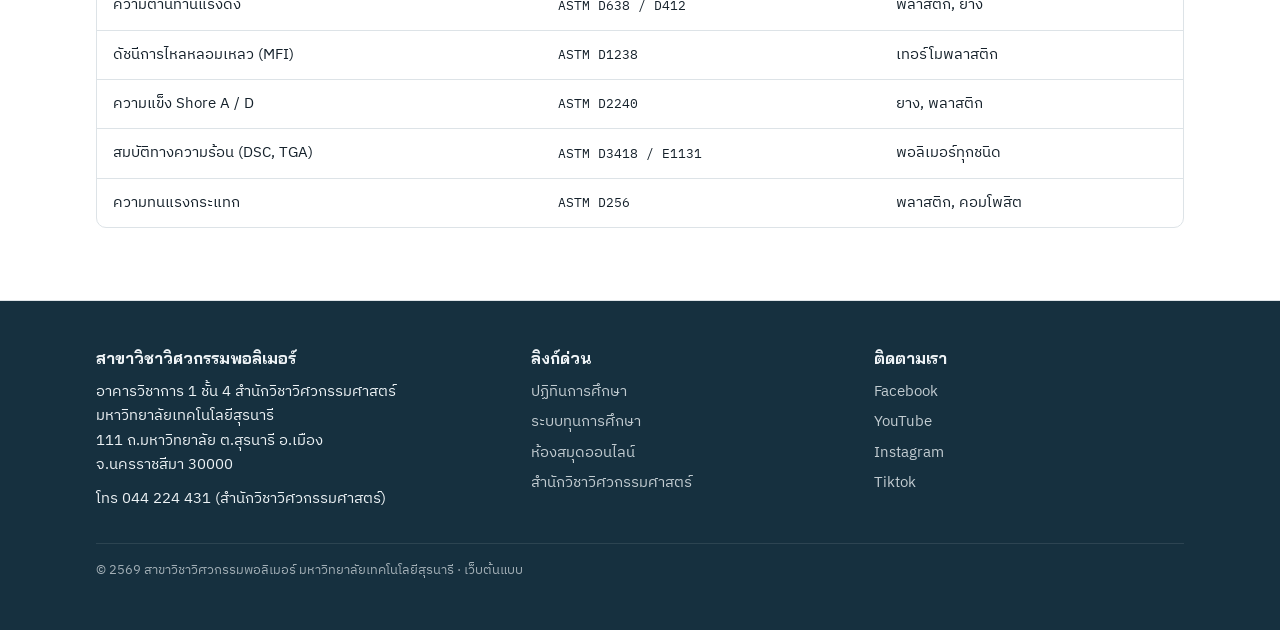
==== commit 6603582f: "Update index.html" ====
--- a/index.html
+++ b/index.html
@@ -40,6 +40,13 @@
 
 <main id="top">
 <section class="hero" style="padding:0">
+    <!-- ===== รูปสไลด์ในแบนเนอร์: เพิ่ม/ลบรูปได้ที่นี่ ===== -->
+  <div class="slides" id="slides" aria-hidden="true">
+    <img src="images/slide4.jpg" alt="" style="object-position:right 70%">
+    <img src="images/slide2.jpg" alt="" style="object-position:center 65%">
+    <img src="images/slide1.jpg" alt="" style="object-position:center 55%">
+    <img src="images/slide3.jpg" alt="" style="object-position:center 70%">
+  </div>
   <div class="wrap">
     <div>
       <p class="eyebrow" style="color:var(--accent)">School of Polymer Engineering</p>
@@ -203,5 +210,22 @@
 matchMedia('(prefers-color-scheme: dark)').addEventListener('change',drawAll);
 </script>
 
+<!-- ===== สไลด์รูปในแบนเนอร์ เปลี่ยนรูปทุก 5 วินาที ===== -->
+<script>
+(function(){
+  const box=document.getElementById('slides'); if(!box) return;
+  let imgs=[...box.querySelectorAll('img')];
+  imgs.forEach(im=>im.addEventListener('error',()=>{im.remove();imgs=imgs.filter(x=>x!==im);if(!imgs.some(x=>x.classList.contains('on'))&&imgs[0])imgs[0].classList.add('on')}));
+  if(!imgs.length) return;
+  let i=0; imgs[0].classList.add('on');
+  if(matchMedia('(prefers-reduced-motion: reduce)').matches) return;
+  setInterval(()=>{
+    if(document.hidden||imgs.length<2) return;
+    imgs[i%imgs.length].classList.remove('on');
+    i=(i+1)%imgs.length;
+    imgs[i].classList.add('on');
+  },5000);
+})();
+</script>
 </body>
 </html>
--- a/style.css
+++ b/style.css
@@ -203,3 +203,14 @@
 .contact div{display:flex;flex-direction:column}
 .contact small{color:var(--muted);font-size:.8rem}
 .contact b{font-family:var(--mono);font-weight:500;user-select:all}
+
+
+/* ---- banner slideshow ---- */
+.slides{position:absolute;inset:0;overflow:hidden}
+.slides img{position:absolute;inset:0;width:100%;height:100%;max-width:none;object-fit:cover;opacity:0;transform:scale(1.04);transition:opacity 1.4s ease,transform 6s ease}
+.slides img.on{opacity:1;transform:scale(1)}
+.slides::after{content:"";position:absolute;inset:0;background:linear-gradient(90deg,rgba(14,32,43,.92) 0%,rgba(14,32,43,.75) 45%,rgba(14,32,43,.35) 100%)}
+.hero .wrap{position:relative;z-index:1}
+#chain{z-index:1}
+@media (max-width:760px){.slides::after{background:rgba(14,32,43,.8)}}
+@media (prefers-reduced-motion:reduce){.slides img{transition:none;transform:none}}
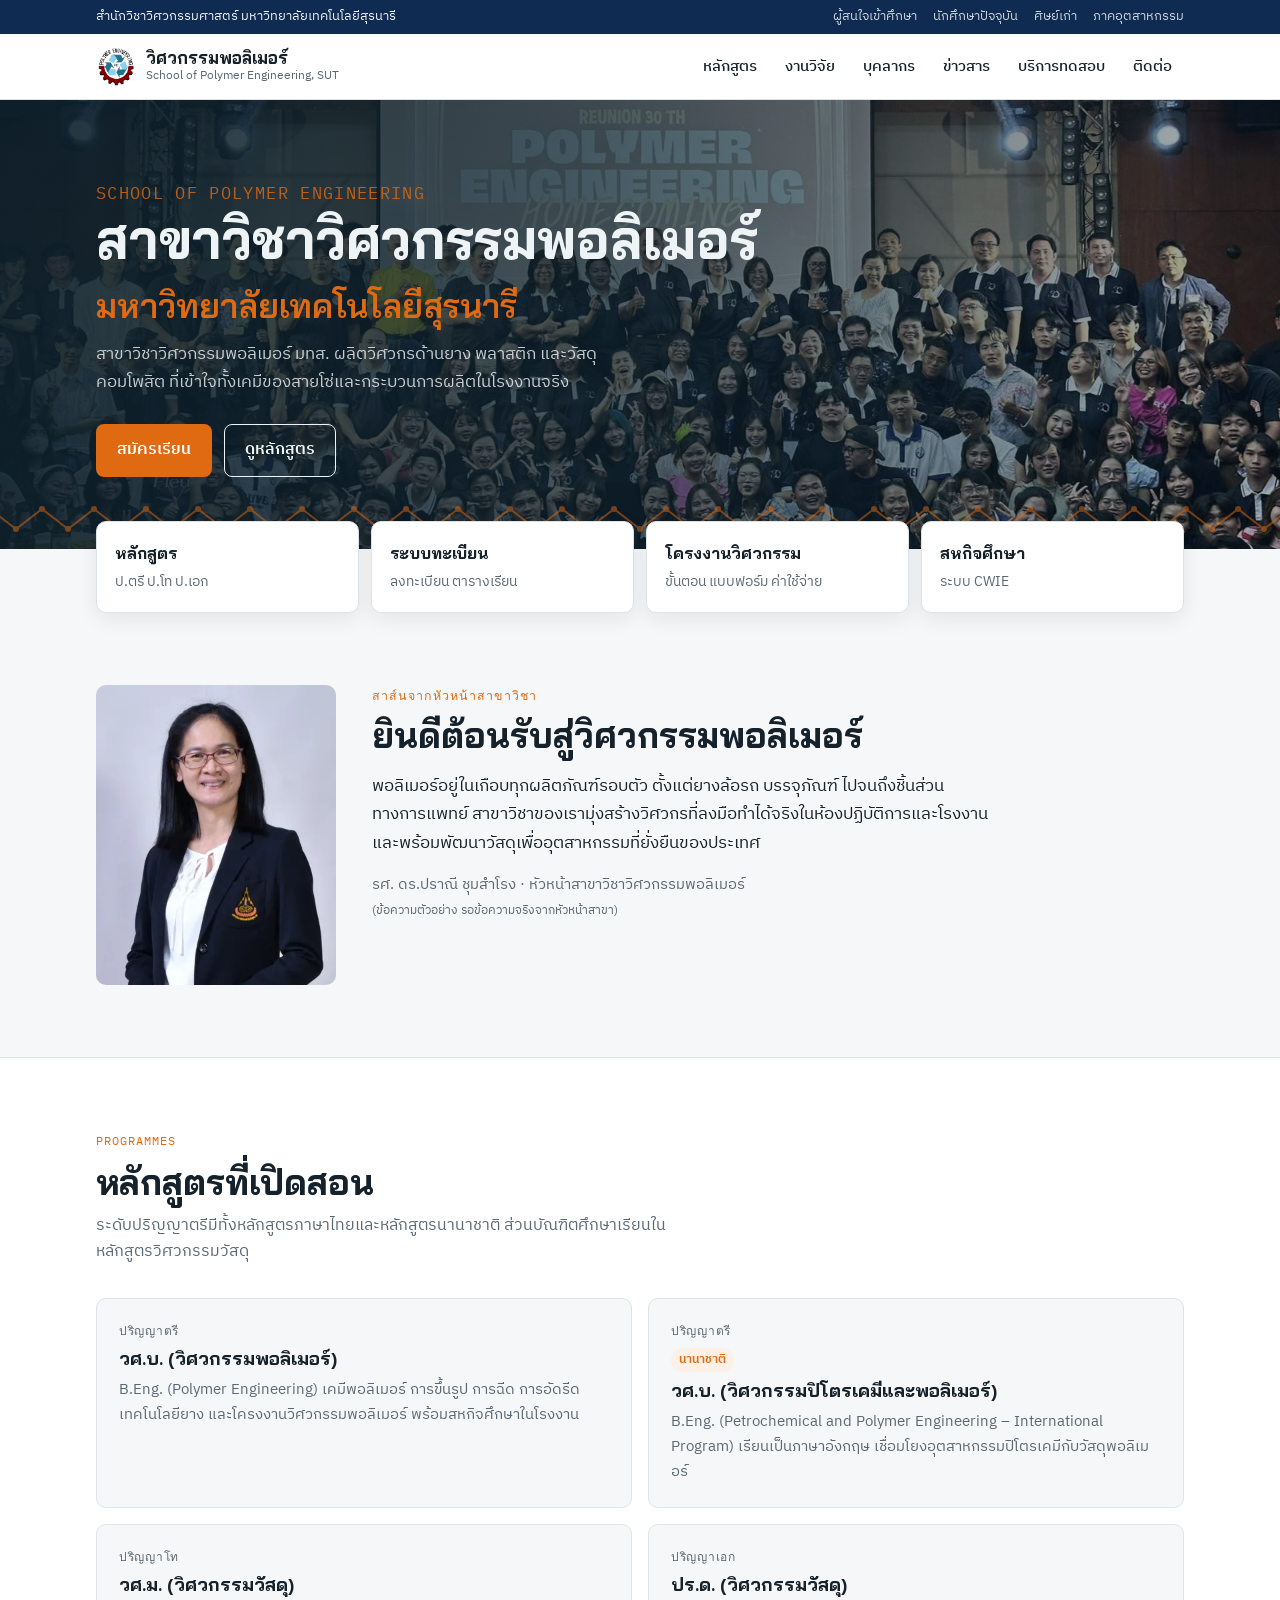
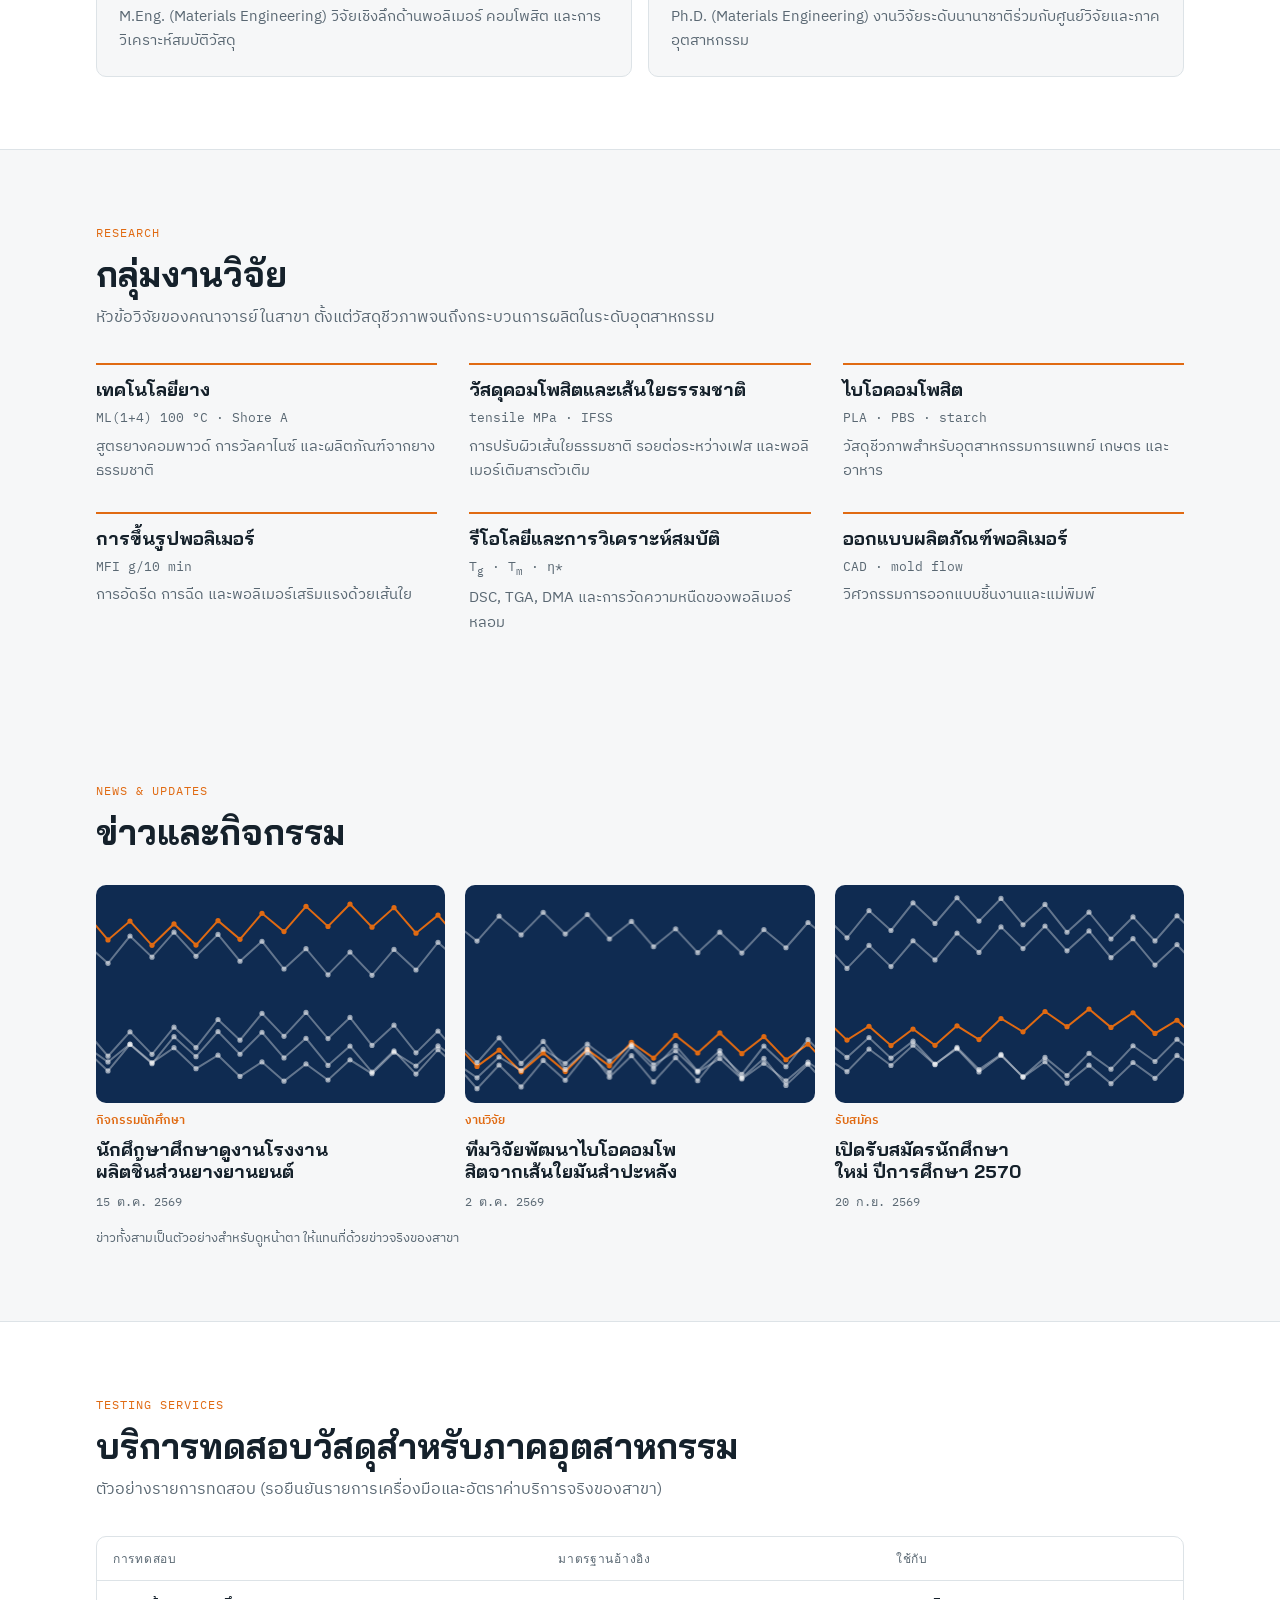
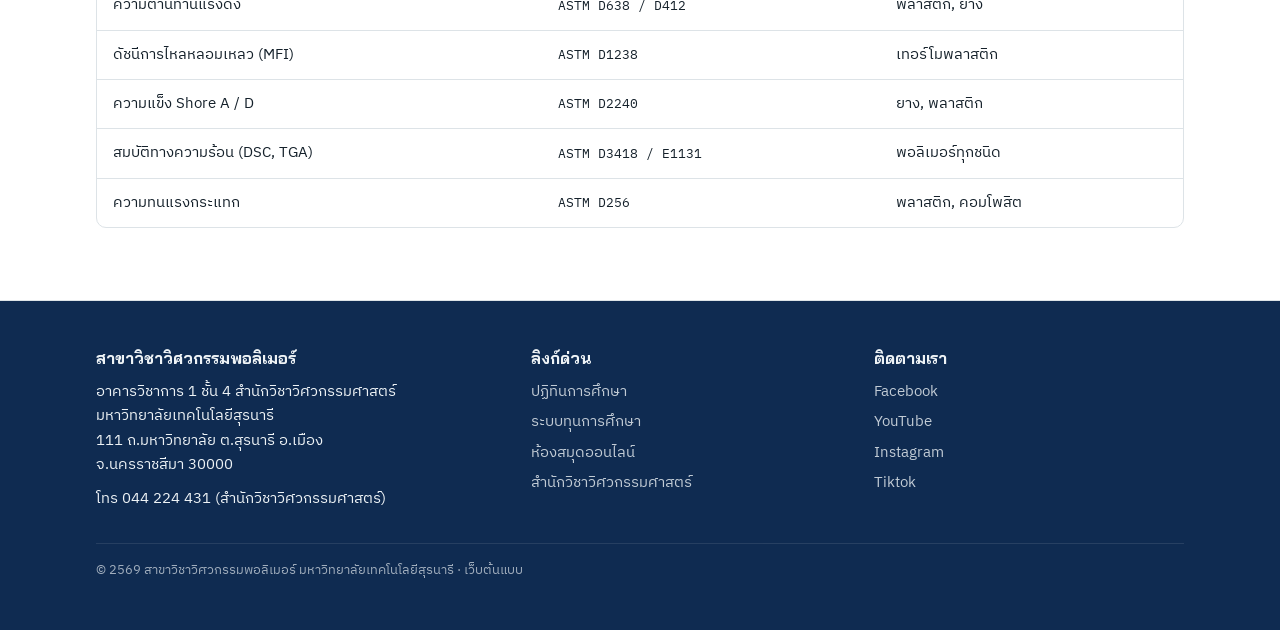
==== commit 7c8ae8c9: "Update index.html" ====
--- a/index.html
+++ b/index.html
@@ -24,7 +24,7 @@
 
 <header class="nav"><div class="wrap">
   <a class="brand" href="#top" aria-label="หน้าแรก">
-    <svg width="40" height="40" viewBox="0 0 40 40" aria-hidden="true"><rect width="40" height="40" rx="8" fill="var(--accent)"/><path d="M8 26 L14 14 L20 26 L26 14 L32 26" fill="none" stroke="var(--accent-ink)" stroke-width="3" stroke-linejoin="round" stroke-linecap="round"/><circle cx="8" cy="26" r="2.6" fill="var(--accent-ink)"/><circle cx="32" cy="26" r="2.6" fill="var(--accent-ink)"/></svg>
+  <img src="images/logo.jpg" alt="" width="40" height="40" style="object-fit:contain">
     <span><b>วิศวกรรมพอลิเมอร์</b><small>School of Polymer Engineering, SUT</small></span>
   </a>
   <button class="menu-btn" id="menuBtn" aria-expanded="false" aria-controls="menu">เมนู</button>
--- a/style.css
+++ b/style.css
@@ -1,17 +1,17 @@
 /* Layout: sticky nav, chain-motif hero, alternating bands; content max 1120px */
 :root{
   --bg:#f6f7f8; --surface:#ffffff; --ink:#15212b; --muted:#5a6873; --line:#dde3e7;
-  --accent:#e06a12; --accent-ink:#ffffff; --deep:#16303f; --deep-ink:#eef3f6; --tint:#fdf1e7;
+  --accent:#e06a12; --accent-ink:#ffffff; --deep:#0f2b51; --deep-ink:#eef3f6; --tint:#fdf1e7;
   --display:"Bai Jamjuree","IBM Plex Sans Thai",system-ui,sans-serif;
   --body:"IBM Plex Sans Thai",system-ui,sans-serif;
   --mono:"IBM Plex Mono",ui-monospace,Menlo,monospace;
 }
 @media (prefers-color-scheme:dark){:root:not([data-theme="light"]){
   --bg:#0f171d; --surface:#16212a; --ink:#e7edf1; --muted:#9aa9b4; --line:#26343f;
-  --accent:#f08a3c; --accent-ink:#1a0d03; --deep:#0b2230; --deep-ink:#e7edf1; --tint:#2a1c11; color-scheme:dark}}
+  --accent:#f08a3c; --accent-ink:#1a0d03; --deep:#0f2b51; --deep-ink:#e7edf1; --tint:#2a1c11; color-scheme:dark}}
 :root[data-theme="dark"]{
   --bg:#0f171d; --surface:#16212a; --ink:#e7edf1; --muted:#9aa9b4; --line:#26343f;
-  --accent:#f08a3c; --accent-ink:#1a0d03; --deep:#0b2230; --deep-ink:#e7edf1; --tint:#2a1c11; color-scheme:dark}
+  --accent:#f08a3c; --accent-ink:#1a0d03; --deep:#0f2b51; --deep-ink:#e7edf1; --tint:#2a1c11; color-scheme:dark}
 *{box-sizing:border-box}
 html{scroll-behavior:smooth}
 @media (prefers-reduced-motion:reduce){html{scroll-behavior:auto}}
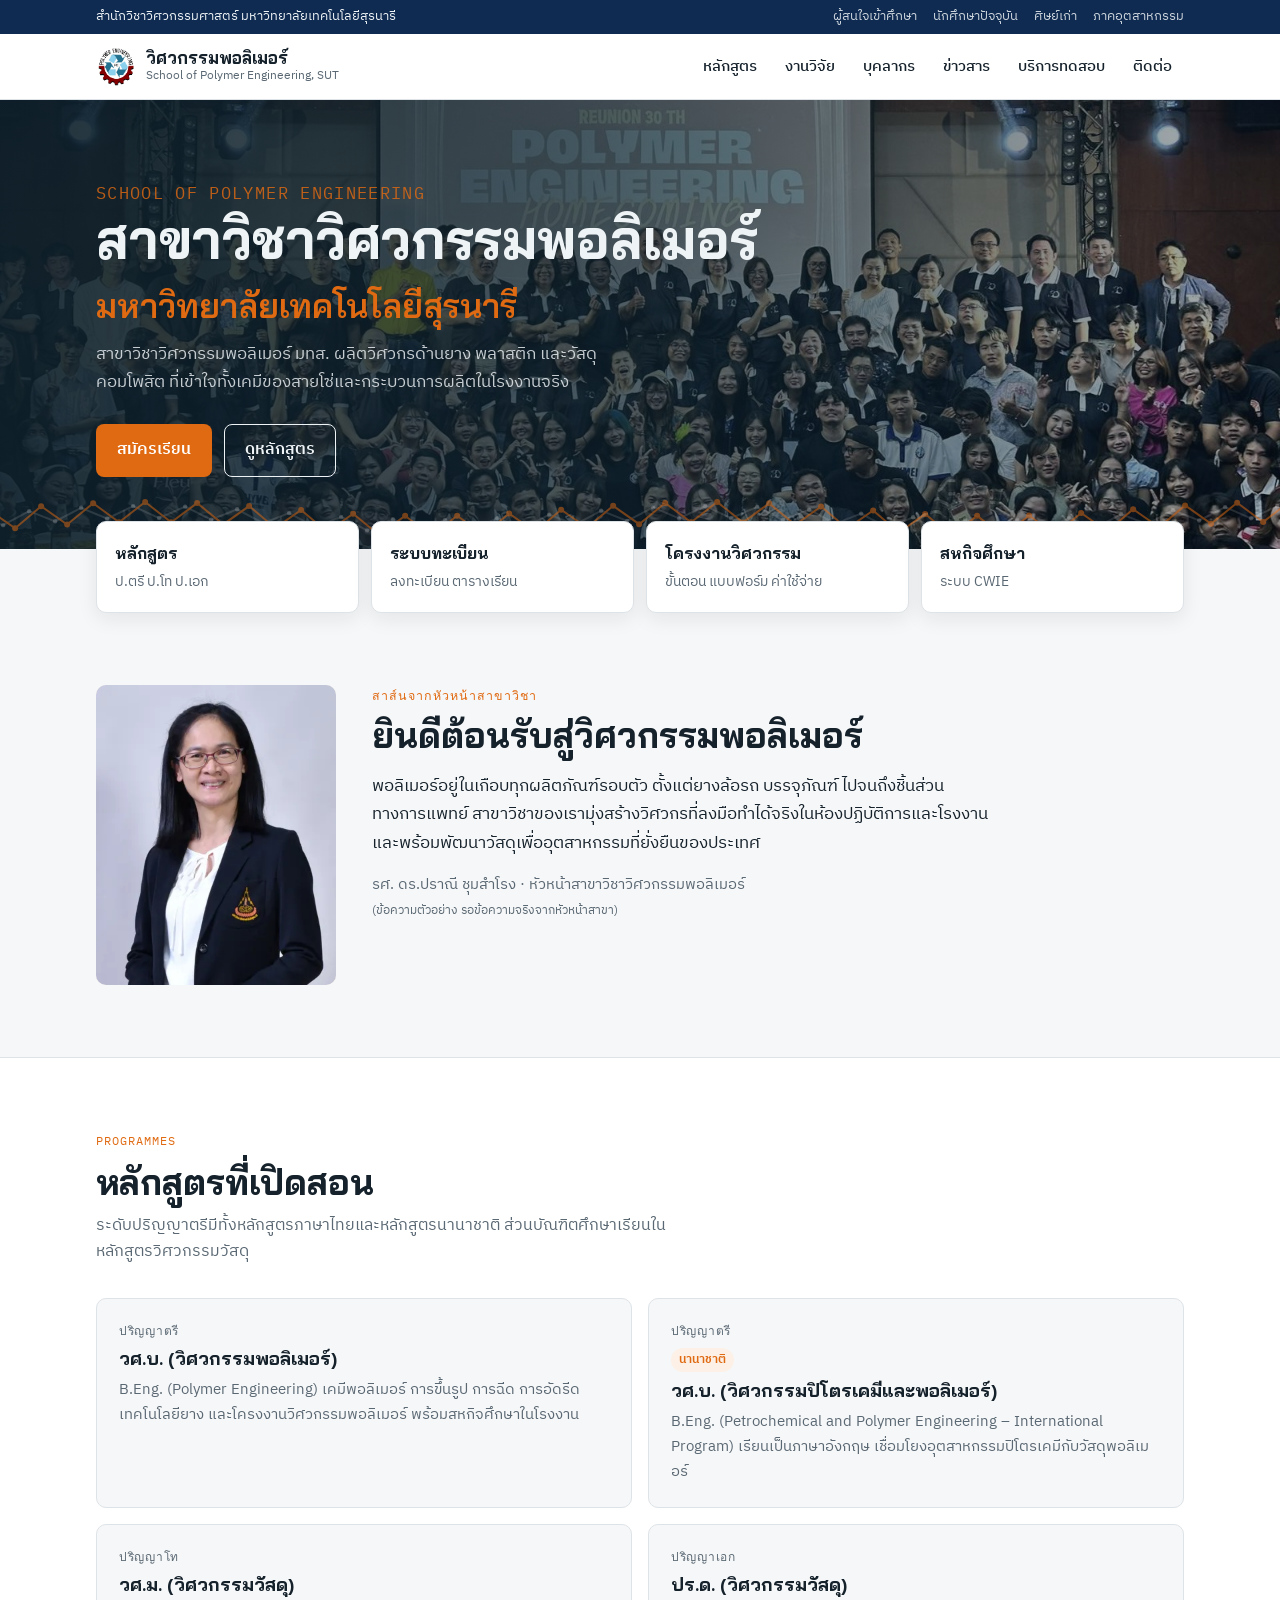
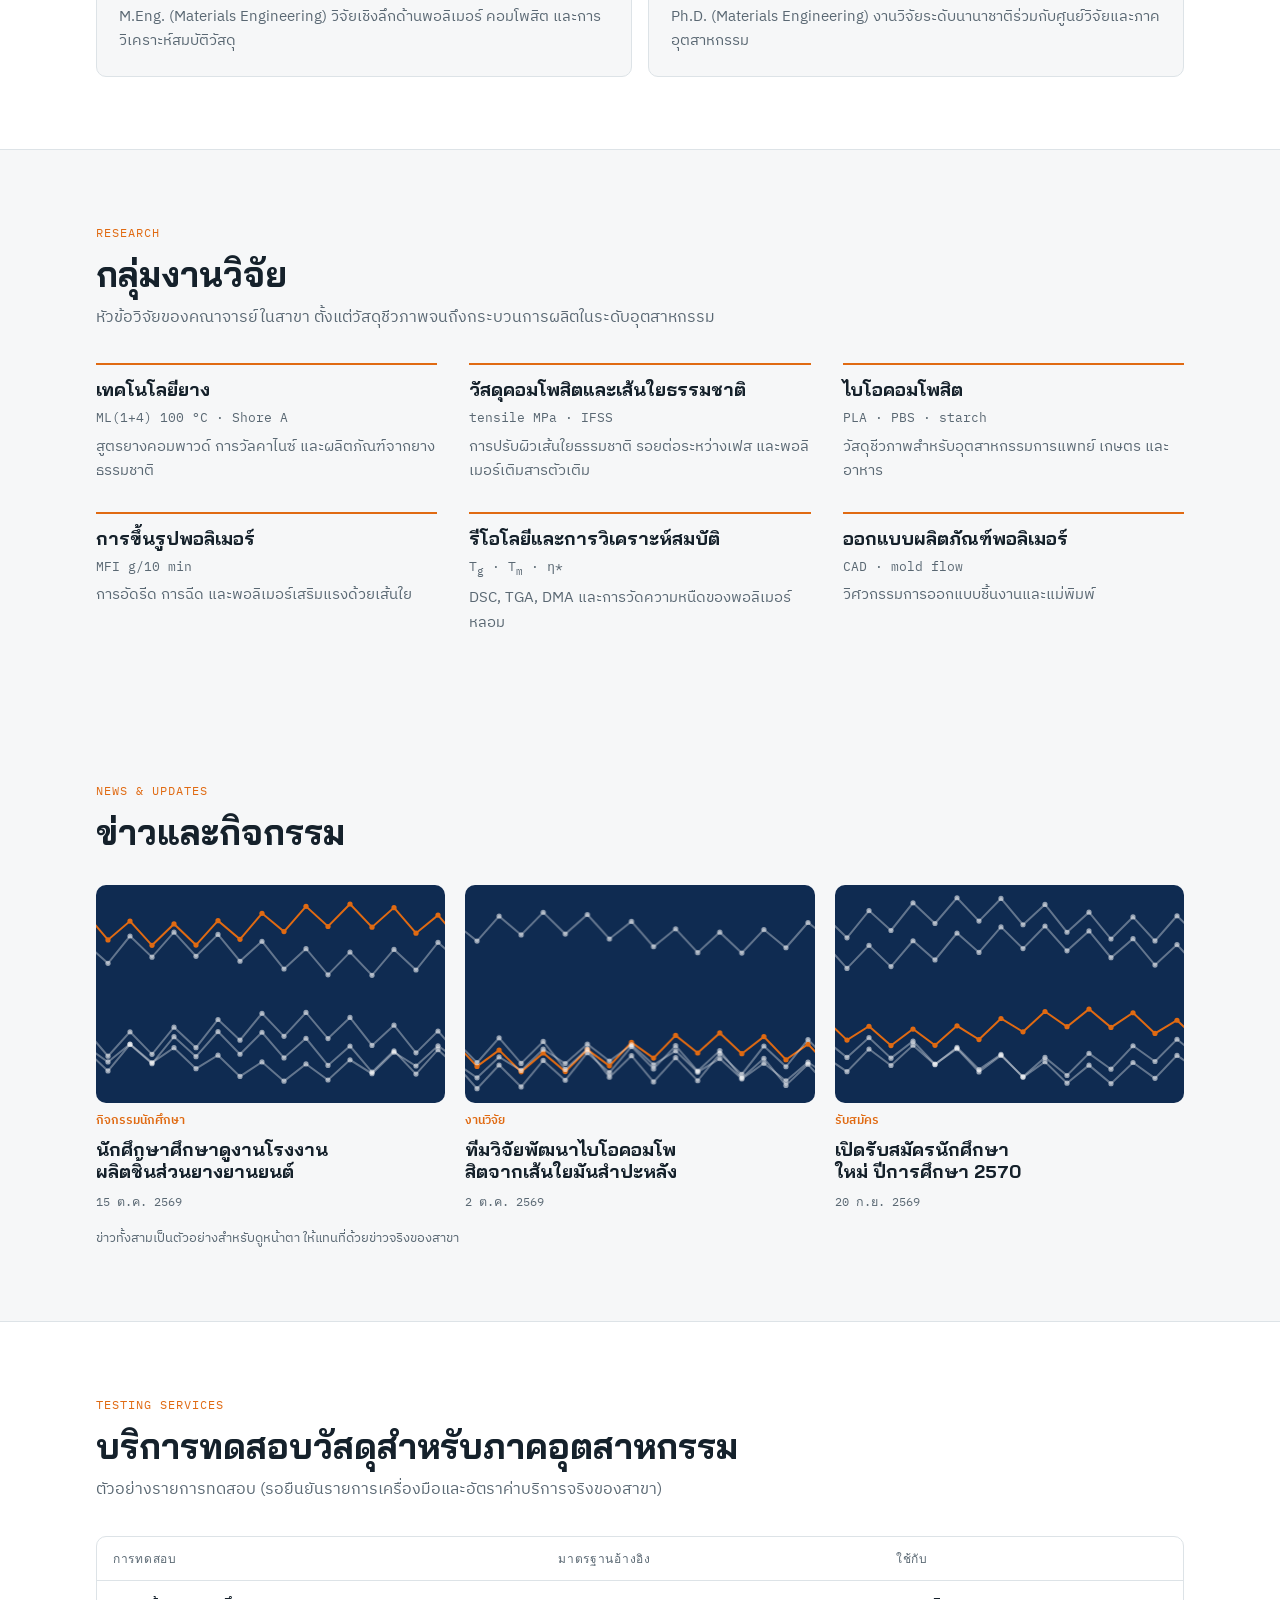
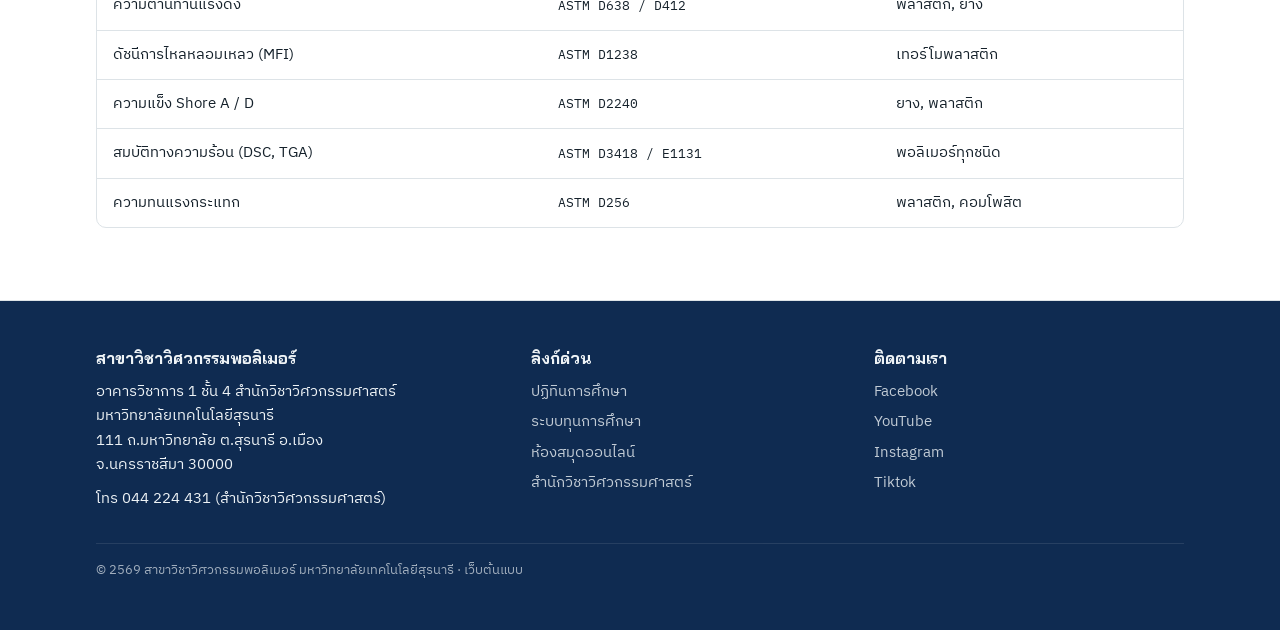
==== commit 83d8fd67: "Update index.html" ====
--- a/index.html
+++ b/index.html
@@ -227,5 +227,39 @@
   },5000);
 })();
 </script>
+<!-- ===== สายโซ่พอลิเมอร์เคลื่อนไหวในแบนเนอร์ (ลบก้อนนี้ทิ้งได้ ถ้าอยากให้หยุดนิ่ง) ===== -->
+<script>
+(function(){
+  const cv=document.getElementById('chain');
+  if(!cv || matchMedia('(prefers-reduced-motion: reduce)').matches) return;
+  const c=cv.getContext('2d');
+  let w=0,h=0,running=true,color='';
+  function size(){const r=cv.getBoundingClientRect(),d=devicePixelRatio||1;w=r.width;h=r.height;cv.width=w*d;cv.height=h*d;c.setTransform(d,0,0,d,0,0)}
+  function readColor(){color=getComputedStyle(document.documentElement).getPropertyValue('--accent').trim()}
+  size();readColor();
+  addEventListener('resize',size);
+  matchMedia('(prefers-color-scheme: dark)').addEventListener('change',readColor);
+  new IntersectionObserver(e=>{running=e[0].isIntersecting;if(running)requestAnimationFrame(frame)}).observe(cv);
+  const step=26;
+  function chain(s,speed,amp,stroke,dot,r){
+    const off=((s*speed)%(step*2)+step*2)%(step*2),pts=[];
+    for(let x=-step*2+off,i=0;x<w+step*2;x+=step,i++){
+      pts.push([x,h/2+(i%2?amp:-amp)+Math.sin(x/90-s*1.4)*7]);
+    }
+    c.strokeStyle=stroke;c.lineWidth=2;c.beginPath();
+    pts.forEach((p,i)=>i?c.lineTo(p[0],p[1]):c.moveTo(p[0],p[1]));c.stroke();
+    c.fillStyle=dot;pts.forEach(p=>{c.beginPath();c.arc(p[0],p[1],r,0,7);c.fill()});
+  }
+  function frame(t){
+    if(!running) return;
+    const s=t/1000;
+    c.clearRect(0,0,w,h);
+    chain(s,-10,6,'rgba(255,255,255,.25)','rgba(255,255,255,.4)',2.2);
+    chain(s,18,10,color,color,3);
+    requestAnimationFrame(frame);
+  }
+  requestAnimationFrame(frame);
+})();
+</script>
 </body>
 </html>
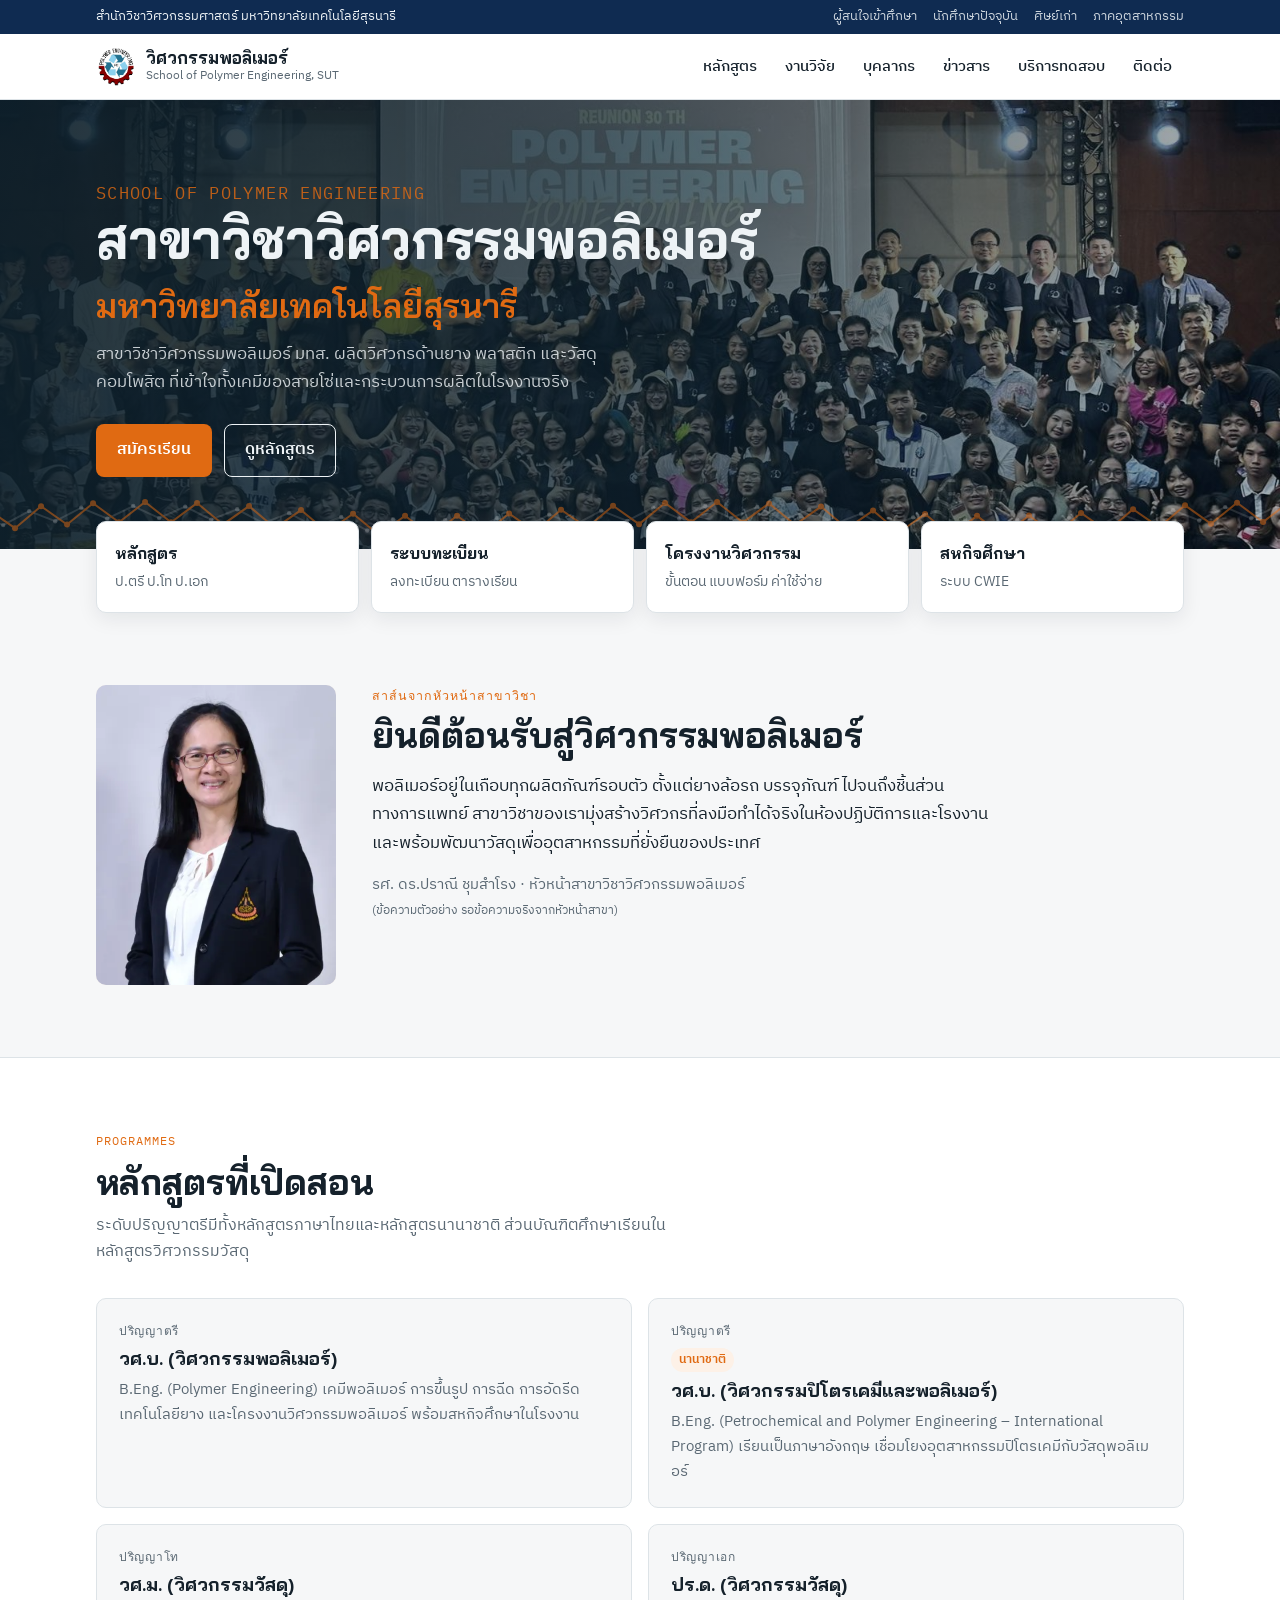
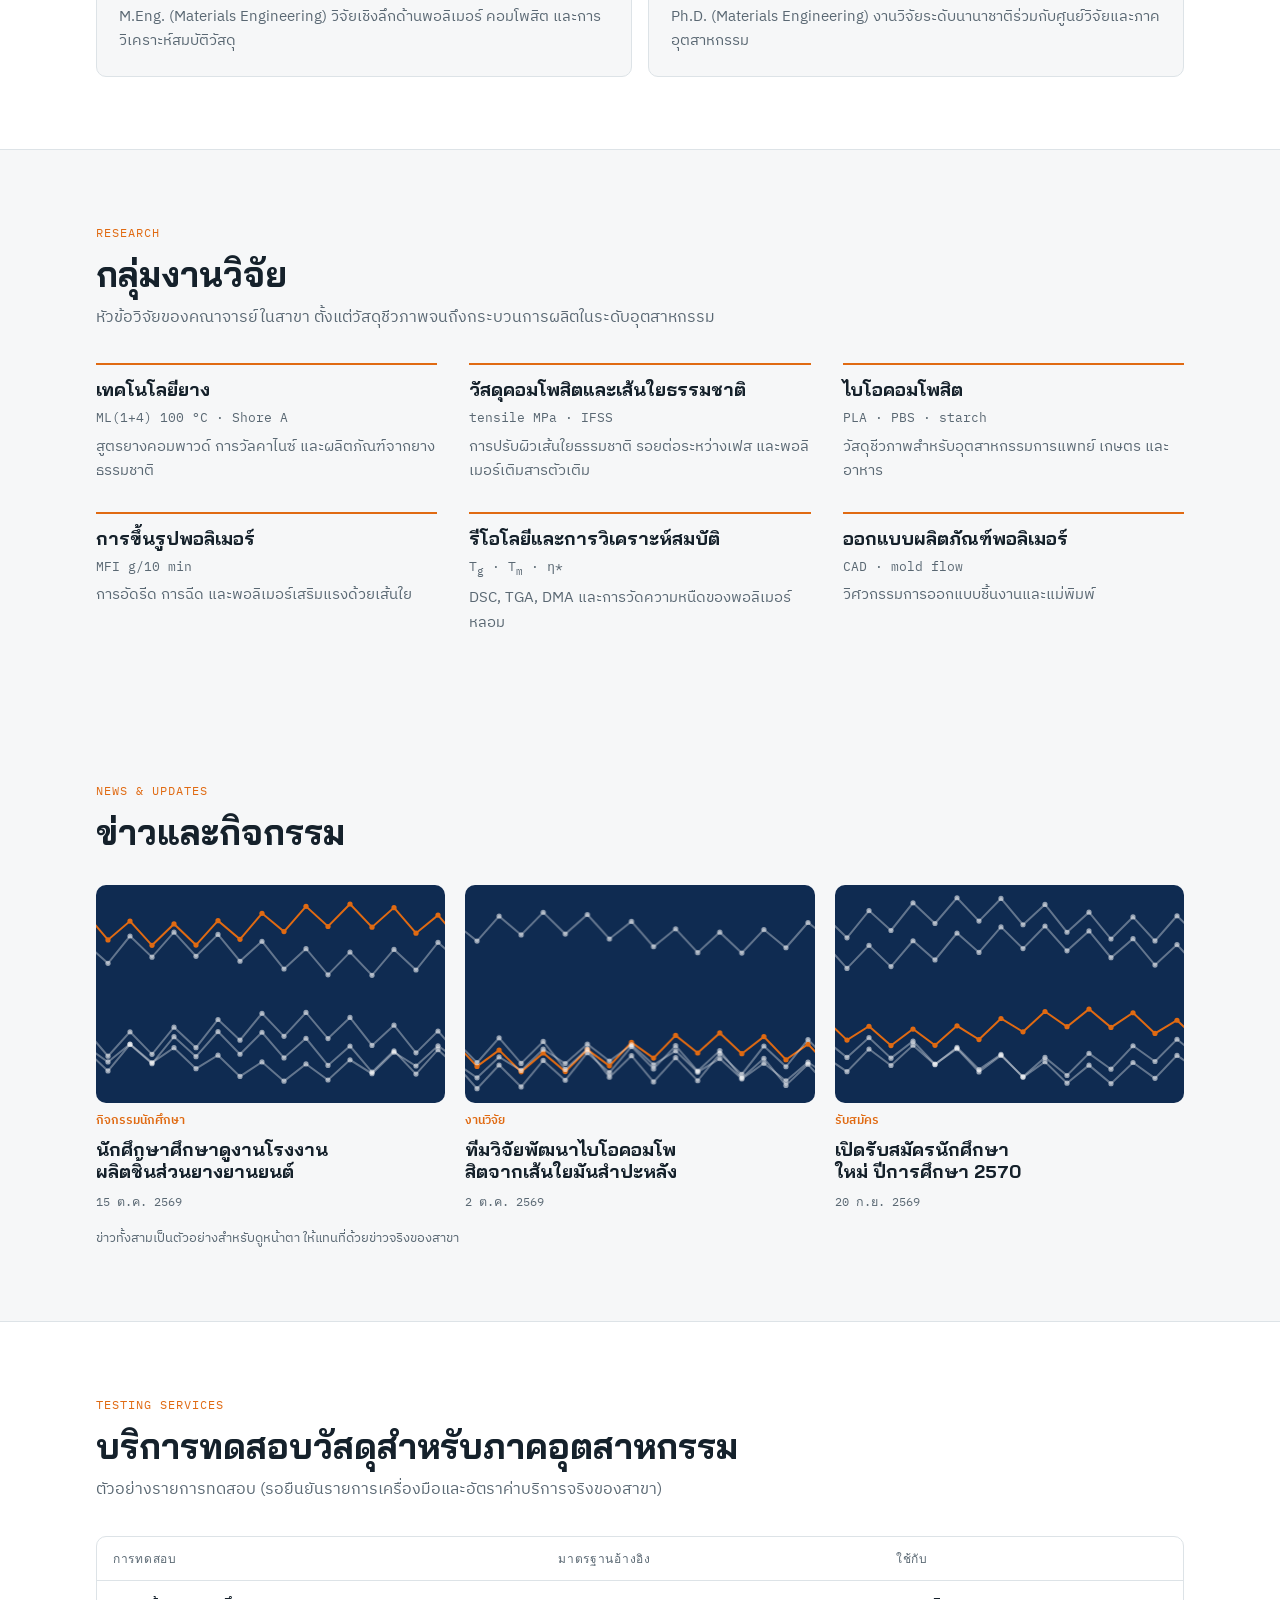
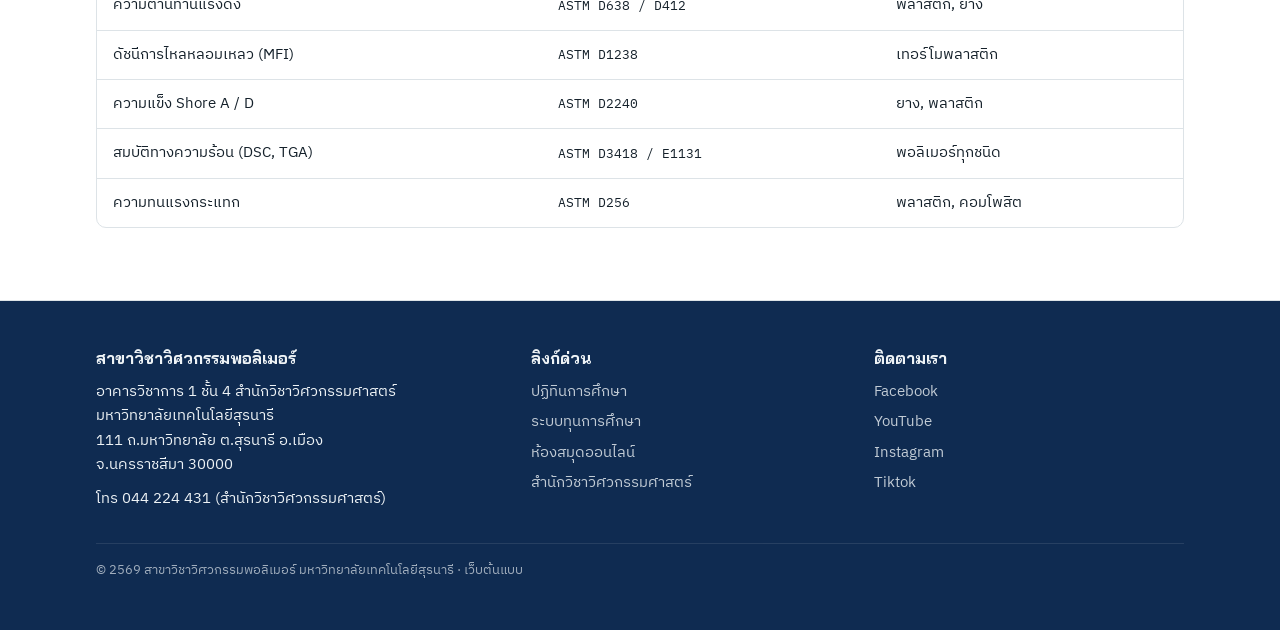
==== commit 18cf0026: "Update index.html" ====
--- a/index.html
+++ b/index.html
@@ -175,7 +175,7 @@
   <div>
     <h3>ติดตามเรา</h3>
     <ul>
-      <li><a href="https://www.facebook.com/EngineeringSUT">Facebook</a></li>
+      <li><a href="https://www.facebook.com/polymerengineeringsut">Facebook</a></li>
       <li><a href="https://www.youtube.com/@EngineeringSUT">YouTube</a></li>
       <li><a href="https://www.instagram.com/_polymer.sut">Instagram</a></li>
       <li><a href="https://www.tiktok.com/@polymer_sut">Tiktok</a></li>
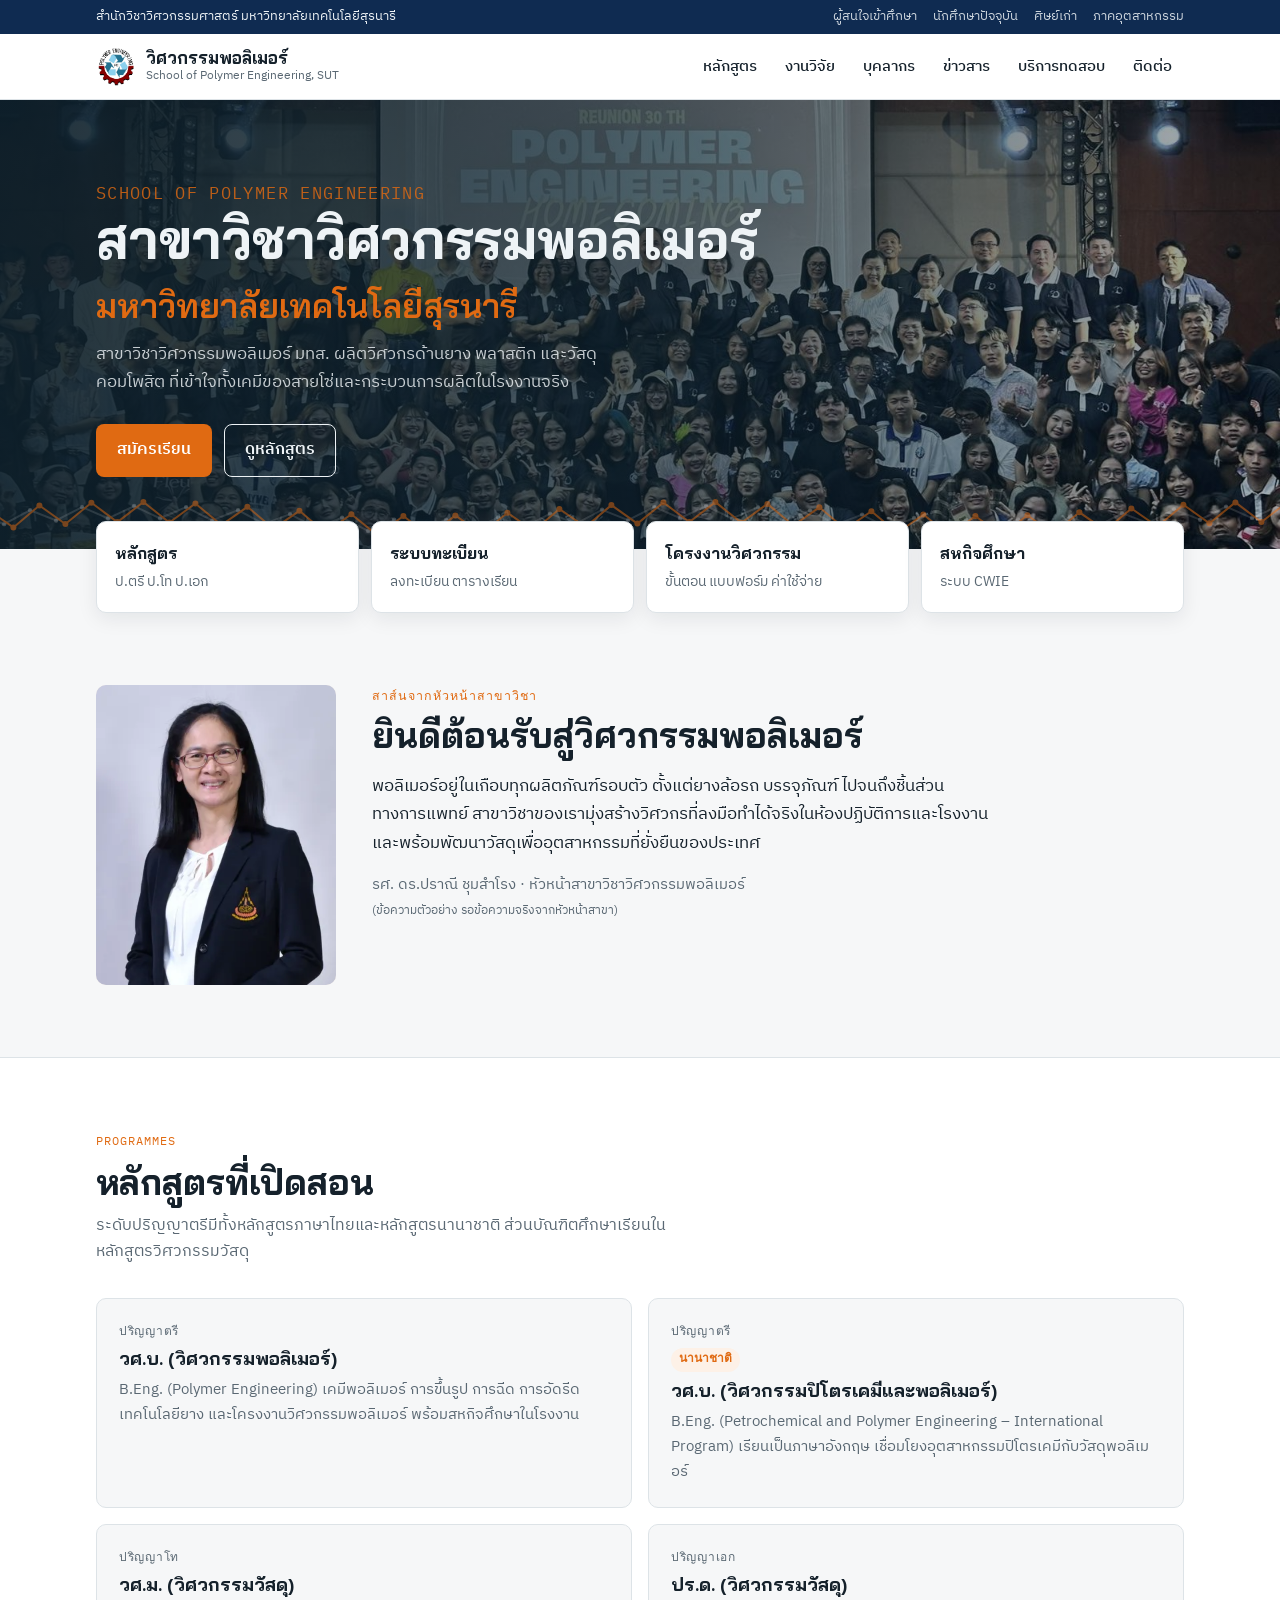
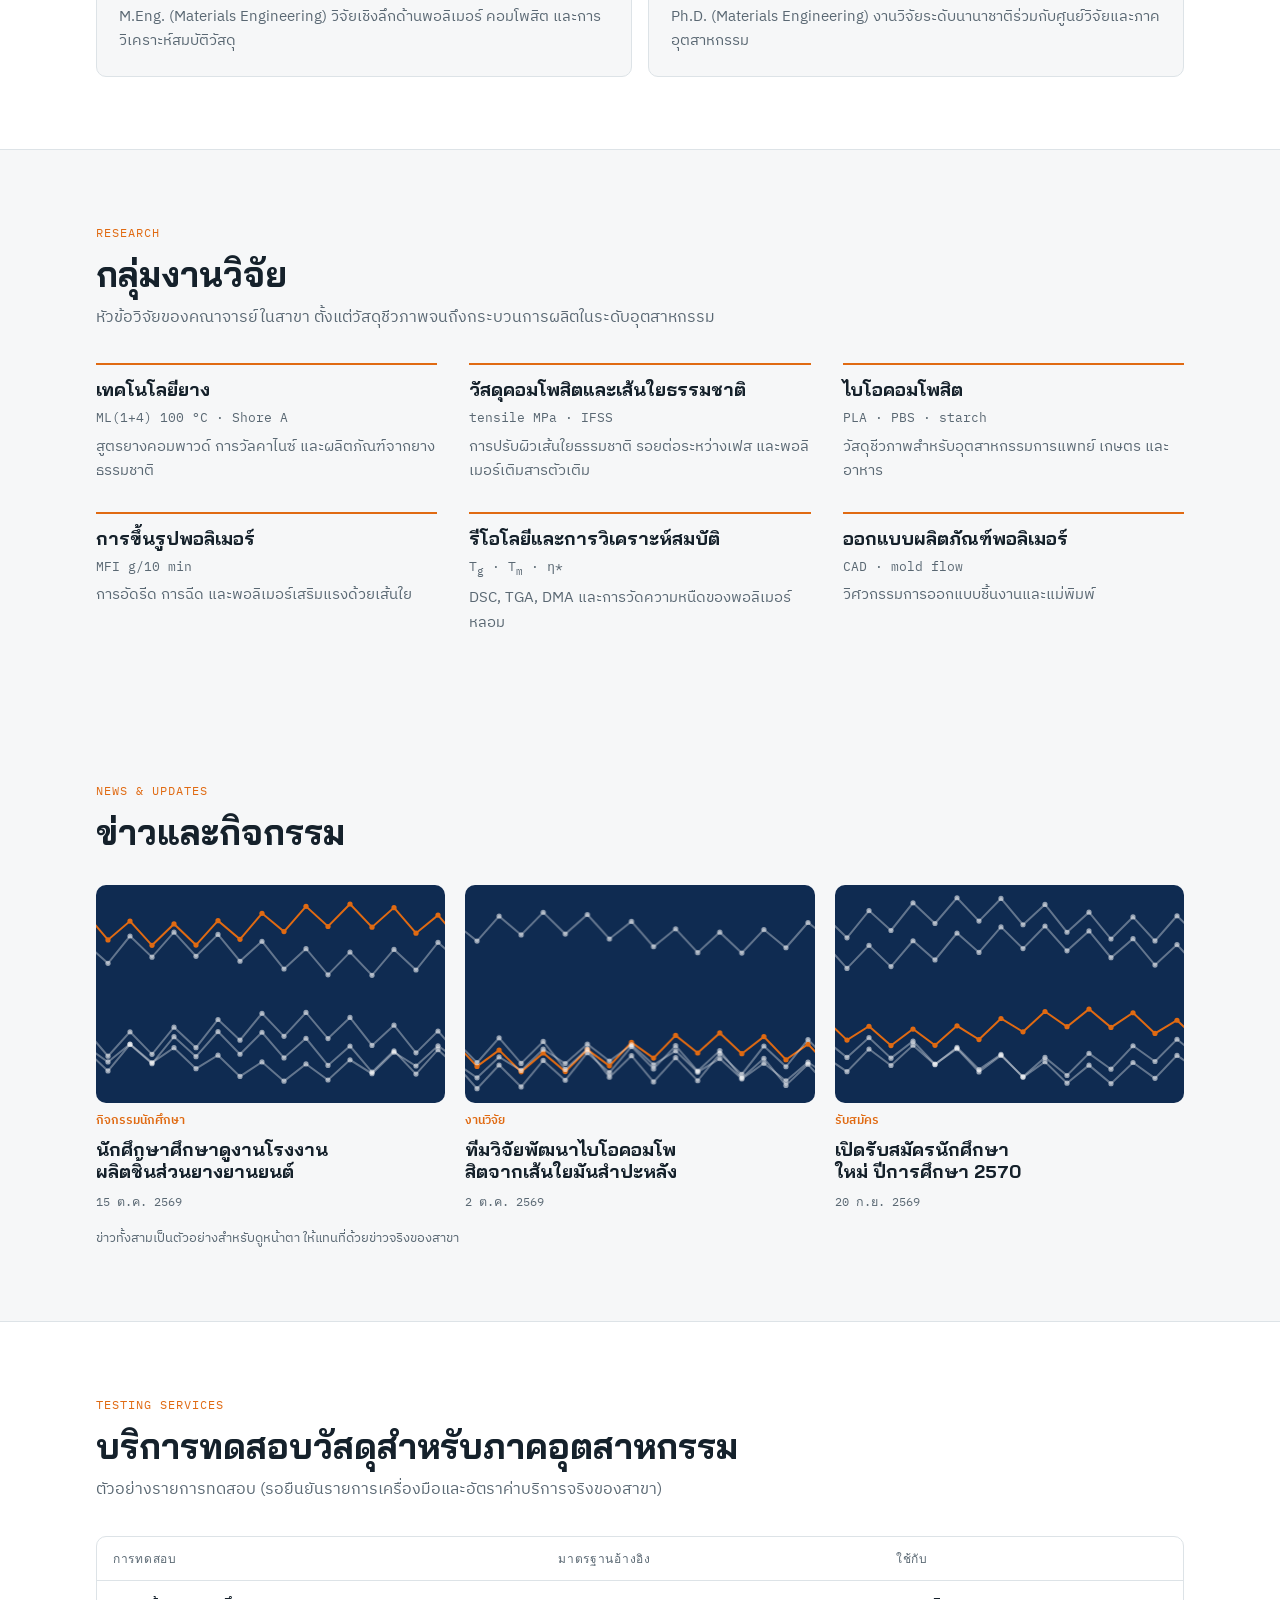
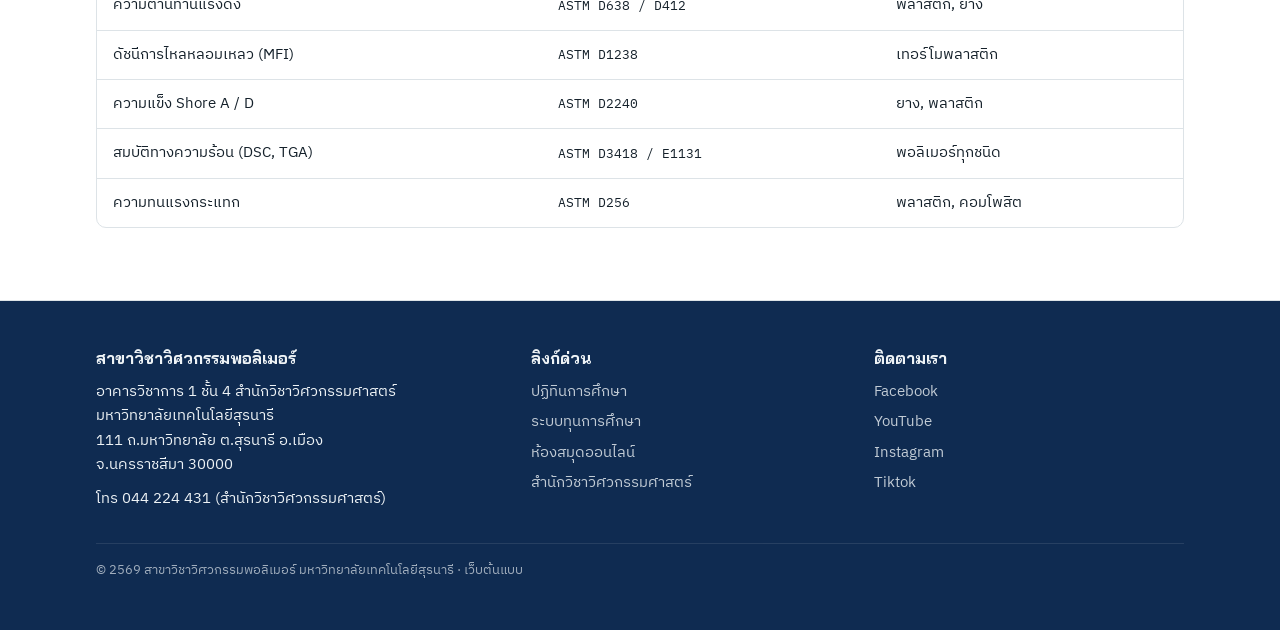
==== commit abfda30f: "Add files via upload" ====
--- a/index.html
+++ b/index.html
@@ -15,8 +15,8 @@
 <div class="strip"><div class="wrap">
   <span>สำนักวิชาวิศวกรรมศาสตร์ มหาวิทยาลัยเทคโนโลยีสุรนารี</span>
   <nav aria-label="ลิงก์สำหรับกลุ่มผู้ใช้">
-    <a href="#programmes">ผู้สนใจเข้าศึกษา</a>
-    <a href="#links">นักศึกษาปัจจุบัน</a>
+    <a href="programs.html">ผู้สนใจเข้าศึกษา</a>
+    <a href="students.html">นักศึกษาปัจจุบัน</a>
     <a href="#contact">ศิษย์เก่า</a>
     <a href="#services">ภาคอุตสาหกรรม</a>
   </nav>
@@ -29,7 +29,7 @@
   </a>
   <button class="menu-btn" id="menuBtn" aria-expanded="false" aria-controls="menu">เมนู</button>
   <nav class="menu" id="menu" aria-label="เมนูหลัก">
-    <a href="#programmes">หลักสูตร</a>
+    <a href="programs.html">หลักสูตร</a>
     <a href="#research">งานวิจัย</a>
     <a href="staff.html">บุคลากร</a>
     <a href="#news">ข่าวสาร</a>
@@ -62,7 +62,7 @@
 </section>
 
 <div class="quick" id="links"><div class="wrap"><div class="grid">
-  <a href="#programmes"><b>หลักสูตร</b><span>ป.ตรี ป.โท ป.เอก</span></a>
+  <a href="programs.html"><b>หลักสูตร</b><span>ป.ตรี ป.โท ป.เอก</span></a>
   <a href="https://reg4.sut.ac.th/"><b>ระบบทะเบียน</b><span>ลงทะเบียน ตารางเรียน</span></a>
   <a href="project.html"><b>โครงงานวิศวกรรม</b><span>ขั้นตอน แบบฟอร์ม ค่าใช้จ่าย</span></a>
   <a href="https://cwie.sut.ac.th"><b>สหกิจศึกษา</b><span>ระบบ CWIE</span></a>
--- a/style.css
+++ b/style.css
@@ -214,3 +214,152 @@
 #chain{z-index:1}
 @media (max-width:760px){.slides::after{background:rgba(14,32,43,.8)}}
 @media (prefers-reduced-motion:reduce){.slides img{transition:none;transform:none}}
+
+
+/* ---- capstone portal page ---- */
+.portal-frame{background:var(--bg);border-bottom:1px solid var(--line)}
+.portal-frame iframe{display:block;width:100%;height:calc(100vh - 120px);min-height:720px;border:0}
+
+/* ---- project stepper (โครงงาน ขั้น 1 → 2) ---- */
+.stepper{display:grid;grid-template-columns:1fr auto 1fr;gap:12px;align-items:center;margin-top:22px;max-width:780px}
+.step-card{display:flex;gap:12px;align-items:center;padding:14px 16px;border-radius:10px;border:1px solid rgba(255,255,255,.2);background:rgba(255,255,255,.05);color:var(--deep-ink);text-decoration:none;min-width:0}
+.step-card:hover{border-color:var(--accent)}
+.step-card .n{width:32px;height:32px;border-radius:50%;display:grid;place-items:center;border:1.5px solid currentColor;font-family:var(--display);font-weight:700;flex:none}
+.step-card b{display:block;font-family:var(--display);line-height:1.3}
+.step-card small{display:block;opacity:.8;font-size:.82rem}
+.step-card[aria-current="step"]{background:var(--accent);border-color:var(--accent);color:var(--accent-ink)}
+.step-card[aria-current="step"] .n{background:var(--accent-ink);color:var(--accent);border-color:var(--accent-ink)}
+.stepper .arrow{color:var(--accent);font-size:1.4rem;line-height:1}
+.stepper.on-light .step-card{background:var(--surface);border-color:var(--line);color:var(--ink)}
+.stepper.on-light .step-card .n{color:var(--accent)}
+.stepper.on-light .step-card:hover{border-color:var(--accent)}
+@media (max-width:600px){.stepper{grid-template-columns:1fr}.stepper .arrow{transform:rotate(90deg);justify-self:center}}
+.next{display:flex;justify-content:space-between;align-items:center;gap:16px;padding:22px 24px;border-radius:12px;background:var(--deep);color:var(--deep-ink);text-decoration:none}
+.next:hover .go{transform:translateX(4px)}
+.next small{display:block;font-family:var(--mono);font-size:.75rem;letter-spacing:.06em;text-transform:uppercase;color:var(--accent)}
+.next b{display:block;font-family:var(--display);font-size:1.25rem}
+.next span span{opacity:.8;font-size:.92rem}
+.next .go{font-size:1.6rem;color:var(--accent);transition:transform .2s}
+
+/* ---- current students page ---- */
+.links{display:grid;grid-template-columns:repeat(3,1fr);gap:12px}
+.links a{background:var(--surface);border:1px solid var(--line);border-radius:10px;padding:16px 18px;text-decoration:none;display:flex;flex-direction:column;gap:2px;min-width:0}
+.links a:hover{border-color:var(--accent)}
+.links b{font-family:var(--display)}
+.links span{color:var(--muted);font-size:.85rem}
+@media (max-width:760px){.links{grid-template-columns:1fr 1fr}}
+@media (max-width:480px){.links{grid-template-columns:1fr}}
+
+/* ---- curriculum page ---- */
+:root{--seg3:#5f7d8c;--seg3-ink:#ffffff;--seg4:#c3ccd2;--seg4-ink:#15212b}
+@media (prefers-color-scheme:dark){:root:not([data-theme="light"]){--seg3:#7c9aa9;--seg3-ink:#0f171d;--seg4:#3a4a55;--seg4-ink:#e7edf1}}
+:root[data-theme="dark"]{--seg3:#7c9aa9;--seg3-ink:#0f171d;--seg4:#3a4a55;--seg4-ink:#e7edf1}
+.versions{display:flex;flex-wrap:wrap;gap:10px;margin-top:24px}
+.versions button{font:inherit;text-align:left;display:flex;flex-direction:column;gap:2px;padding:12px 18px;border-radius:10px;border:1px solid rgba(255,255,255,.22);background:rgba(255,255,255,.05);color:var(--deep-ink);cursor:pointer;min-width:200px}
+.versions button b{font-family:var(--display);font-size:1.05rem}
+.versions button span{font-family:var(--mono);font-size:.78rem;opacity:.8}
+.versions button:hover{border-color:var(--accent)}
+.versions button[aria-selected="true"]{background:var(--accent);border-color:var(--accent);color:var(--accent-ink)}
+.vbar{background:var(--surface);border-bottom:1px solid var(--line)}
+.vbar .wrap{display:flex;flex-wrap:wrap;align-items:center;justify-content:space-between;gap:16px;padding-block:18px}
+.pending{max-width:640px;margin:0 auto;text-align:center;display:flex;flex-direction:column;align-items:center;gap:12px;padding:40px 24px;border:1px dashed var(--line);border-radius:12px;background:var(--surface)}
+.pending p{color:var(--muted)}
+.pending .tag{align-self:center}
+.facts{display:grid;grid-template-columns:repeat(4,auto);justify-content:start;gap:12px 40px;margin:0}
+.facts div{display:flex;flex-direction:column;min-width:0}
+.facts dt{font-family:var(--mono);font-size:.72rem;letter-spacing:.06em;text-transform:uppercase;color:var(--muted)}
+.facts dd{margin:0;font-weight:600}
+@media (max-width:760px){.facts{grid-template-columns:1fr 1fr}}
+.toc{background:var(--surface);border-bottom:1px solid var(--line);position:sticky;top:calc(env(safe-area-inset-top,0px) + 64px);z-index:5}
+.toc .wrap{display:flex;gap:4px;overflow-x:auto;padding-block:8px}
+.toc a{flex:none;text-decoration:none;font-size:.9rem;padding:6px 12px;border-radius:99px;color:var(--muted)}
+.toc a:hover{background:var(--tint);color:var(--accent)}
+section[id]{scroll-margin-top:130px}
+.tag{align-self:flex-start;justify-self:start;height:fit-content;display:inline-block;font-family:var(--mono);font-size:.75rem;font-weight:500;color:var(--accent);background:var(--tint);padding:2px 8px;border-radius:4px}
+.peo{display:grid;grid-template-columns:repeat(2,1fr);gap:16px}
+.peo article{background:var(--surface);border:1px solid var(--line);border-radius:10px;padding:20px;display:flex;flex-direction:column;gap:8px;min-width:0}
+.peo p{color:var(--muted);font-size:.94rem}
+@media (max-width:700px){.peo{grid-template-columns:1fr}}
+.plo{list-style:none;margin:0;padding:0;display:grid}
+.plo li{display:grid;grid-template-columns:72px 1fr;gap:16px;padding-block:16px;border-bottom:1px solid var(--line)}
+.plo li:last-child{border-bottom:0}
+.plo li>div{min-width:0;max-width:72ch}
+.plo .en{color:var(--muted);font-size:.86rem;font-style:italic;margin-top:4px}
+@media (max-width:520px){.plo li{grid-template-columns:1fr;gap:6px}}
+.cbar{display:flex;height:40px;border-radius:8px;overflow:hidden;gap:2px;margin-bottom:24px}
+.seg{display:flex;align-items:center;justify-content:center;min-width:28px;font-family:var(--mono);font-size:.82rem}
+.k-ge{background:var(--deep);color:var(--deep-ink)}
+.k-core{background:var(--accent);color:var(--accent-ink)}
+.k-coop,.k-minor{background:var(--seg3);color:var(--seg3-ink)}
+.k-free{background:var(--seg4);color:var(--seg4-ink)}
+.ctable{display:grid;grid-template-columns:repeat(2,1fr);gap:16px}
+.cgroup{background:var(--bg);border:1px solid var(--line);border-radius:10px;padding:16px 18px;min-width:0}
+.chead{display:flex;align-items:center;gap:10px;margin-bottom:8px}
+.chead b{font-family:var(--display);flex:1}
+.dot{width:12px;height:12px;border-radius:3px;flex:none}
+.cgroup ul{list-style:none;margin:0;padding:0}
+.cgroup li{display:flex;justify-content:space-between;gap:12px;padding:6px 0;border-top:1px dashed var(--line);font-size:.92rem;color:var(--muted)}
+.n{font-family:var(--mono);font-variant-numeric:tabular-nums;white-space:nowrap}
+.chead .n{font-weight:600}
+.ctotal{grid-column:1/-1;display:flex;justify-content:space-between;padding:14px 18px;border-radius:10px;background:var(--deep);color:var(--deep-ink)}
+@media (max-width:700px){.ctable{grid-template-columns:1fr}}
+.year{border:1px solid var(--line);border-radius:10px;background:var(--surface);margin-bottom:12px}
+.year summary{display:flex;justify-content:space-between;align-items:center;gap:12px;padding:14px 18px;cursor:pointer;list-style:none}
+.year summary::-webkit-details-marker{display:none}
+.year summary b{font-family:var(--display);font-size:1.1rem}
+.year summary b::before{content:"+";display:inline-block;width:22px;color:var(--accent)}
+.year[open] summary b::before{content:"−"}
+.year summary span{font-family:var(--mono);font-size:.82rem;color:var(--muted)}
+.terms{display:grid;grid-template-columns:repeat(3,1fr);border-top:1px solid var(--line)}
+.term{padding:14px 16px;min-width:0;display:flex;flex-direction:column}
+.term+.term{border-left:1px solid var(--line)}
+.term h4{margin:0 0 8px;font-size:.8rem;font-family:var(--mono);color:var(--accent);font-weight:500}
+.term ul{list-style:none;margin:0;padding:0;flex:1}
+.term li{display:grid;grid-template-columns:auto 1fr auto;gap:4px 10px;padding:6px 0;border-bottom:1px dashed var(--line);font-size:.88rem;align-items:baseline}
+.term li code{font-family:var(--mono);font-size:.74rem;color:var(--muted);white-space:nowrap}
+.term li.elective .nm{grid-column:1/3;font-style:italic;color:var(--muted)}
+.term .nm{min-width:0}
+.chip{font-size:.7rem;font-weight:600;background:var(--accent);color:var(--accent-ink);padding:1px 7px;border-radius:99px;text-decoration:none;white-space:nowrap}
+.chip.alt{background:var(--seg3);color:var(--seg3-ink)}
+.tsum{display:flex;justify-content:space-between;padding-top:8px;font-weight:600;font-size:.88rem}
+.ptotal{text-align:right;color:var(--muted);margin-top:8px}
+.ptotal b{color:var(--ink);font-family:var(--mono)}
+@media (max-width:860px){.terms{grid-template-columns:1fr}.term+.term{border-left:0;border-top:1px solid var(--line)}}
+.careers{list-style:none;margin:0;padding:0;display:grid;grid-template-columns:repeat(2,1fr);gap:0 32px}
+.careers li{display:flex;flex-direction:column;padding:12px 0;border-bottom:1px solid var(--line);min-width:0}
+.careers span{color:var(--muted);font-size:.86rem}
+@media (max-width:700px){.careers{grid-template-columns:1fr}}
+.inds{list-style:none;margin:12px 0 0;padding:0;display:flex;flex-wrap:wrap;gap:8px}
+.inds li{background:var(--tint);color:var(--ink);padding:6px 12px;border-radius:99px;font-size:.88rem}
+.src{margin-top:32px;font-size:.8rem;color:var(--muted);max-width:80ch}
+
+/* ---- programmes page ---- */
+.pgroup+.pgroup{margin-top:40px}
+.pgroup h3{font-family:var(--mono);font-size:.8rem;letter-spacing:.06em;text-transform:uppercase;color:var(--muted);font-weight:500;margin-bottom:12px}
+.pcards{display:grid;grid-template-columns:repeat(2,1fr);gap:16px}
+.pcard{background:var(--surface);border:1px solid var(--line);border-radius:12px;padding:24px;display:flex;flex-direction:column;gap:10px;min-width:0;text-decoration:none;color:inherit}
+a.pcard:hover{border-color:var(--accent)}
+.pcard .lv{display:flex;flex-wrap:wrap;gap:6px}
+.pcard h4{margin:0;font-family:var(--display);font-size:1.25rem;line-height:1.3}
+.pcard .en{color:var(--muted);font-size:.88rem;margin-top:-6px}
+.pcard p{color:var(--muted);font-size:.94rem}
+.pcard .meta{display:flex;flex-wrap:wrap;gap:6px 16px;font-family:var(--mono);font-size:.78rem;color:var(--ink)}
+.pcard .go{margin-top:auto;padding-top:8px;font-weight:600;color:var(--accent)}
+.pcard .soon{margin-top:auto;padding-top:8px;font-size:.88rem;color:var(--muted)}
+.pcard.main{border-color:var(--accent);box-shadow:0 6px 20px rgba(10,25,35,.08)}
+@media (max-width:760px){.pcards{grid-template-columns:1fr}}
+.learn{display:grid;grid-template-columns:repeat(4,1fr);gap:24px}
+.learn div{border-top:2px solid var(--accent);padding-top:14px;display:flex;flex-direction:column;gap:6px;min-width:0}
+.learn b{font-family:var(--display)}
+.learn p{color:var(--muted);font-size:.92rem}
+.learn code{font-family:var(--mono);font-size:.74rem;color:var(--muted)}
+@media (max-width:860px){.learn{grid-template-columns:1fr 1fr}}
+@media (max-width:480px){.learn{grid-template-columns:1fr}}
+.apply{background:var(--accent);color:var(--accent-ink);border-radius:14px;padding:32px;display:flex;flex-wrap:wrap;align-items:center;justify-content:space-between;gap:20px}
+.apply h2{font-size:clamp(1.4rem,3vw,1.9rem)}
+.apply p{opacity:.9;margin-top:6px;max-width:52ch}
+.apply .btn{background:var(--accent-ink);color:var(--accent)}
+.links.cohort{grid-template-columns:repeat(2,minmax(0,360px))}
+.links.cohort a{border-left:4px solid var(--accent)}
+.links.cohort b{font-size:1.1rem}
+@media (max-width:480px){.links.cohort{grid-template-columns:1fr}}
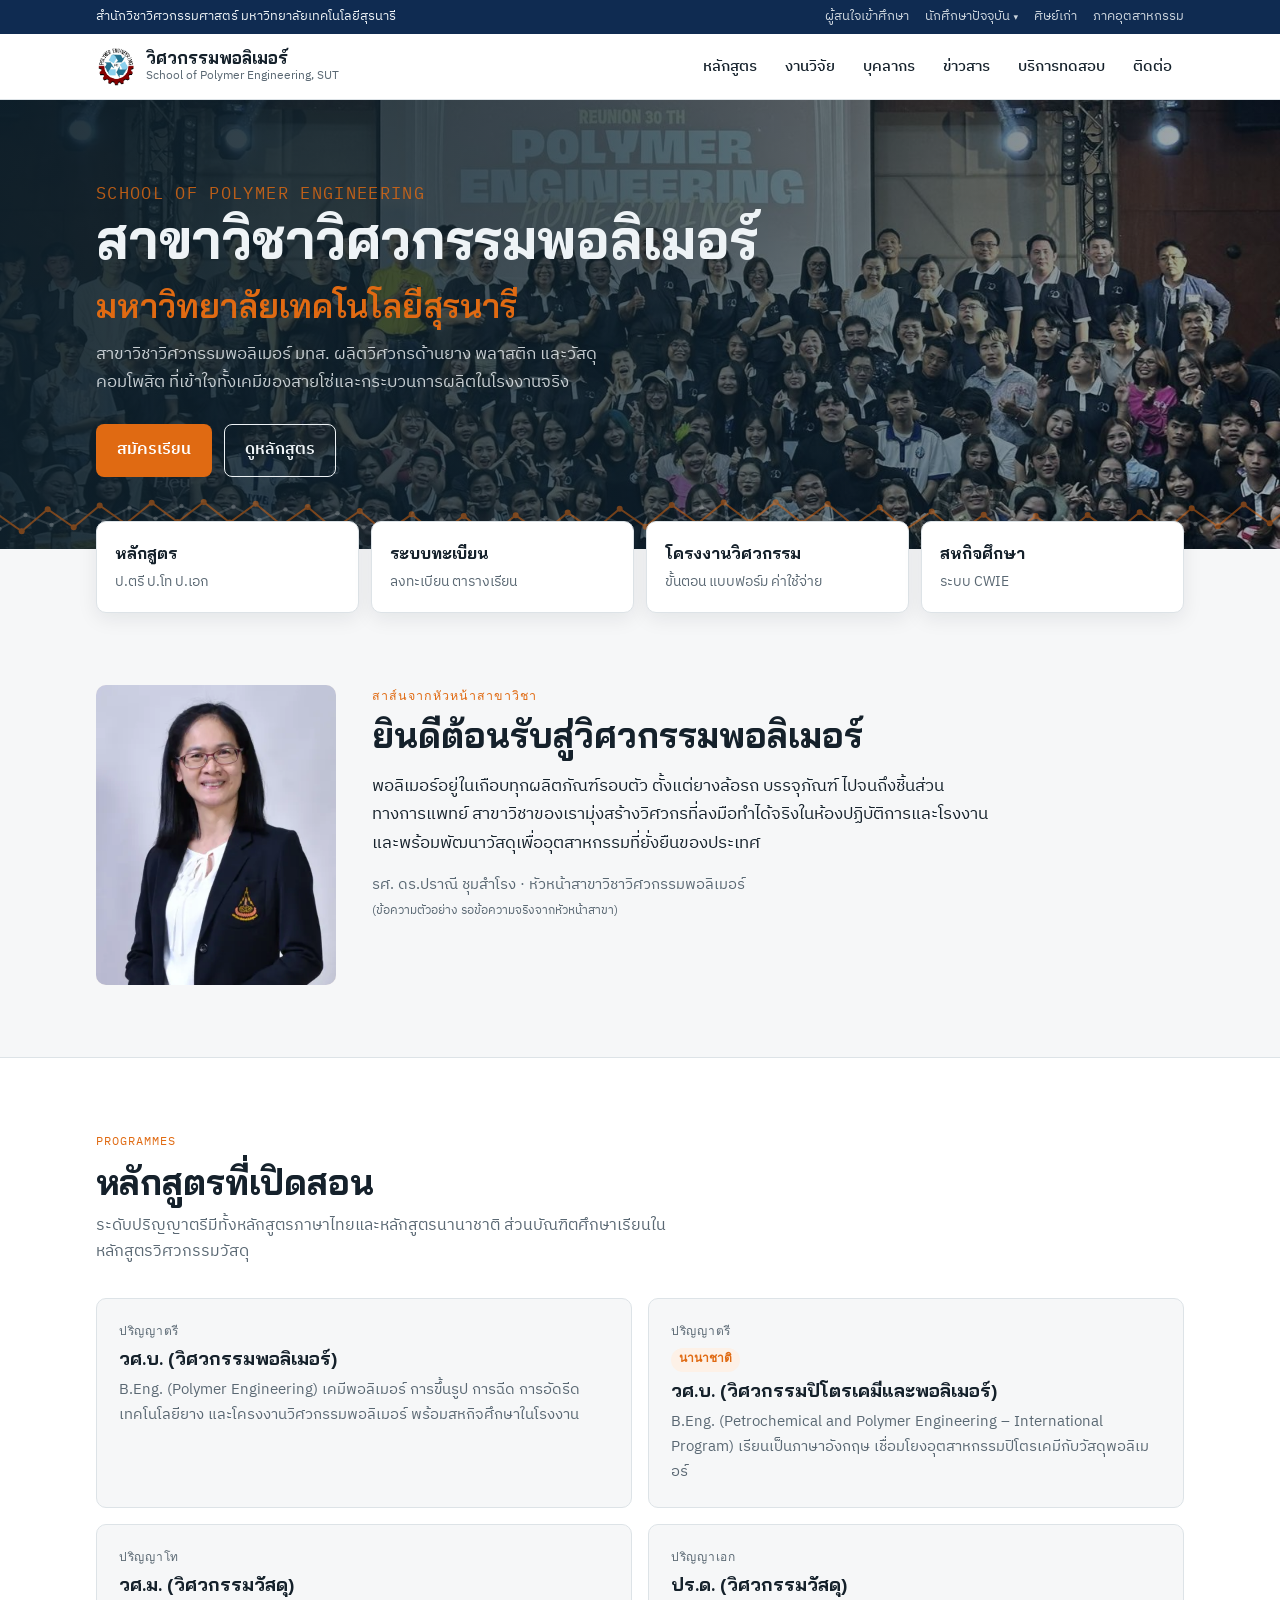
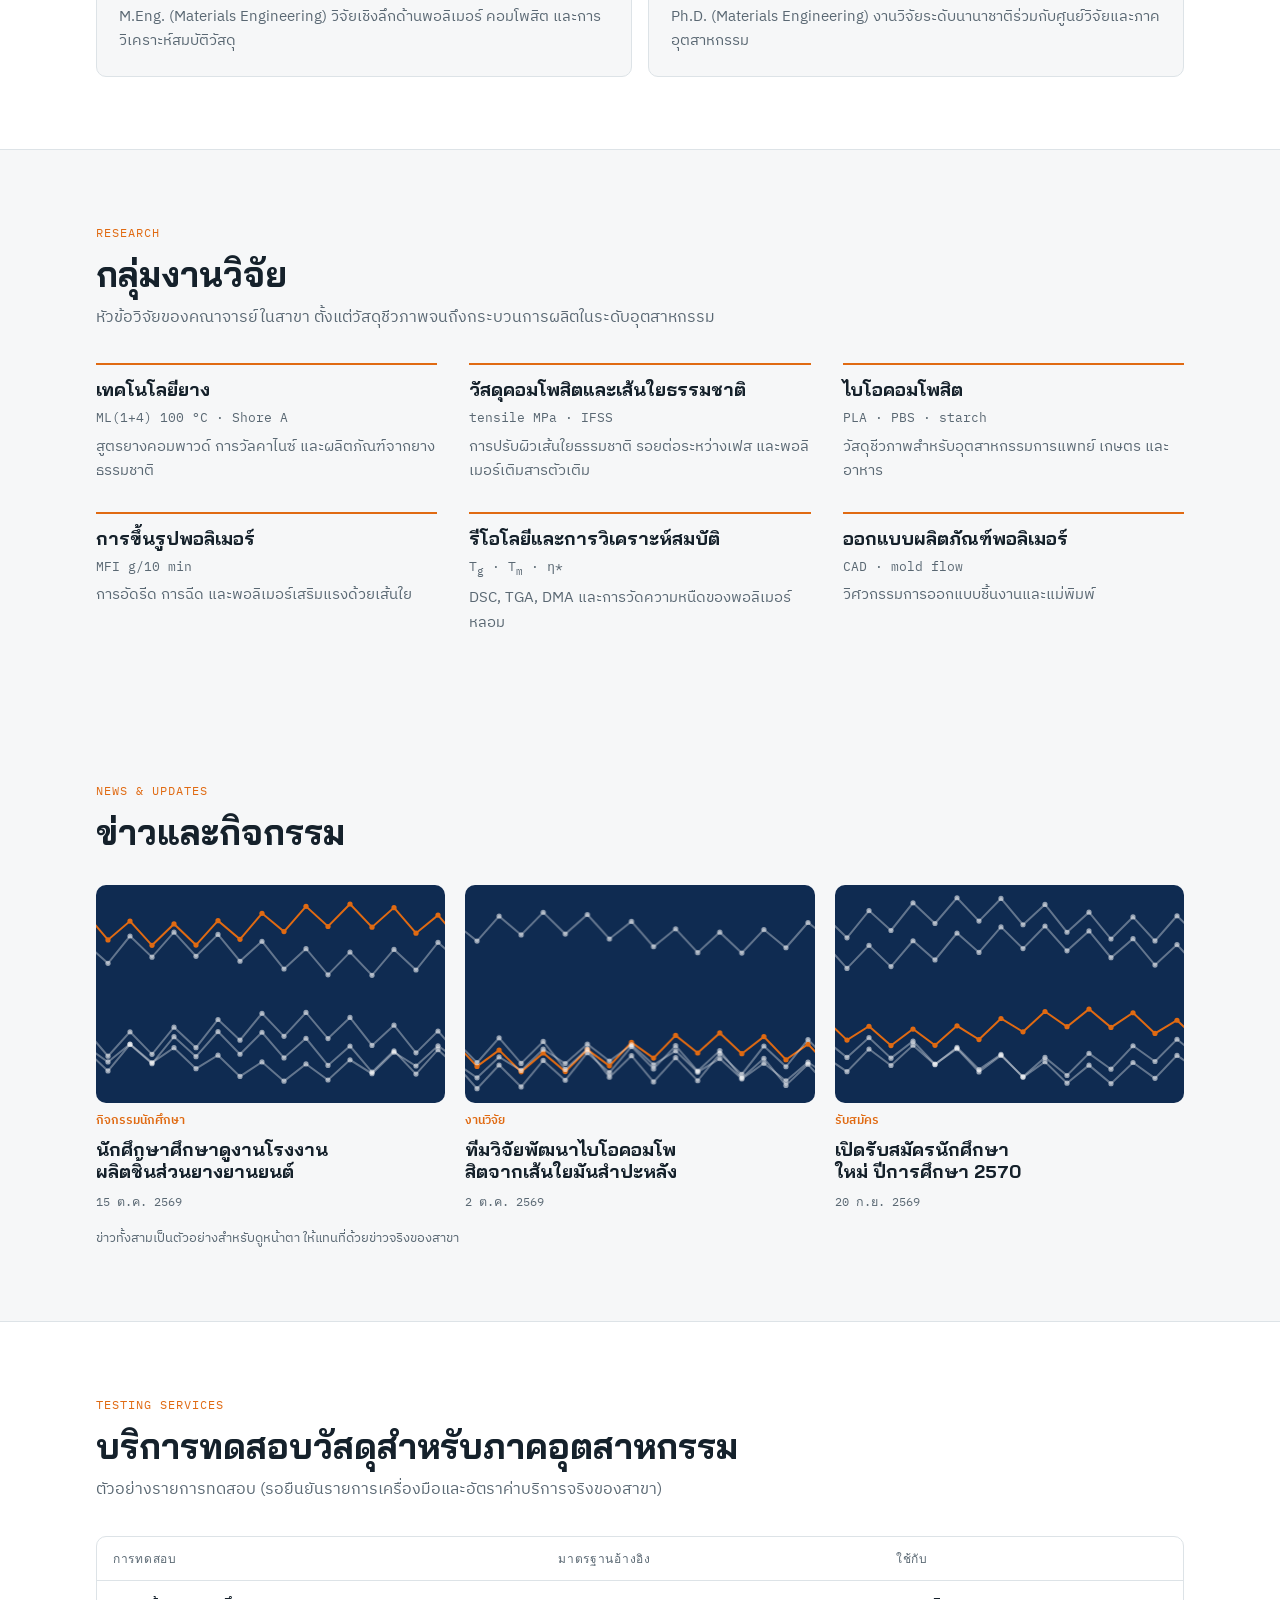
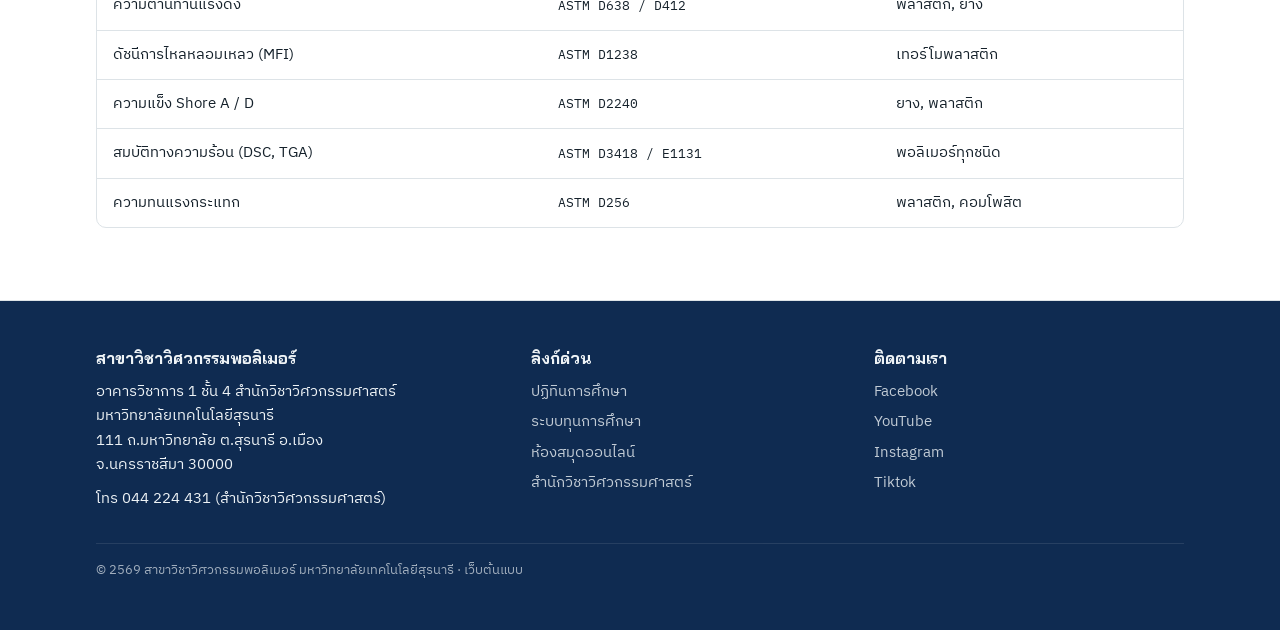
==== commit 1d91dd53: "Add files via upload" ====
--- a/index.html
+++ b/index.html
@@ -16,7 +16,16 @@
   <span>สำนักวิชาวิศวกรรมศาสตร์ มหาวิทยาลัยเทคโนโลยีสุรนารี</span>
   <nav aria-label="ลิงก์สำหรับกลุ่มผู้ใช้">
     <a href="programs.html">ผู้สนใจเข้าศึกษา</a>
-    <a href="students.html">นักศึกษาปัจจุบัน</a>
+    <div class="dd"><a href="students.html">นักศึกษาปัจจุบัน<span class="caret" aria-hidden="true">▾</span></a>
+      <div class="dd-menu">
+        <a href="students.html#studyplan">แผนการศึกษา</a>
+        <a href="project.html">โครงงานวิศวกรรม</a>
+        <a href="capstone.html">ยื่นขอสอบโครงงาน</a>
+        <a href="forms.html">แบบฟอร์มคำร้อง</a>
+        <a href="graduation.html">ตรวจสอบการจบการศึกษา</a>
+        <a href="advisors.html">อาจารย์ที่ปรึกษาประจำรุ่น</a>
+      </div>
+    </div>
     <a href="#contact">ศิษย์เก่า</a>
     <a href="#services">ภาคอุตสาหกรรม</a>
   </nav>
--- a/style.css
+++ b/style.css
@@ -32,6 +32,7 @@
 .strip .wrap{display:flex;flex-wrap:wrap;gap:6px 20px;justify-content:space-between;padding-block:6px}
 .strip nav{display:flex;flex-wrap:wrap;gap:4px 16px}
 .strip a{text-decoration:none;opacity:.85}.strip a:hover{opacity:1}
+.strip a[aria-current="page"]{opacity:1;color:var(--accent);font-weight:600;background:rgba(255,255,255,.1);padding:1px 10px;border-radius:6px}
 header.nav{position:sticky;top:env(safe-area-inset-top,0px);z-index:9;background:var(--surface);border-bottom:1px solid var(--line)}
 header.nav .wrap{display:flex;align-items:center;gap:16px;padding-block:12px}
 .brand{display:flex;align-items:center;gap:10px;text-decoration:none;min-width:0}
@@ -363,3 +364,43 @@
 .links.cohort a{border-left:4px solid var(--accent)}
 .links.cohort b{font-size:1.1rem}
 @media (max-width:480px){.links.cohort{grid-template-columns:1fr}}
+
+/* ===== เมนูย่อย (dropdown) ใต้ "นักศึกษาปัจจุบัน" ในแถบบนสุด ===== */
+.strip .dd{position:relative;display:flex}
+.strip .dd::after{content:"";position:absolute;left:0;right:0;top:100%;height:10px}
+.strip .dd .caret{font-size:.7em;margin-left:3px}
+.strip .dd-menu{display:none;position:absolute;right:0;top:calc(100% + 8px);z-index:30;min-width:230px;padding:6px;background:var(--surface);border:1px solid var(--line);border-radius:10px;box-shadow:0 10px 28px rgba(10,25,35,.18)}
+.strip .dd:hover .dd-menu,.strip .dd:focus-within .dd-menu{display:block}
+.strip .dd-menu a{display:block;padding:8px 12px;border-radius:6px;color:var(--ink);opacity:1;font-size:.88rem;white-space:nowrap}
+.strip .dd-menu a:hover,.strip .dd-menu a:focus-visible{background:var(--tint);color:var(--accent)}
+/* ===== หน้าแบบฟอร์มคำร้อง ===== */
+.form-groups{display:flex;flex-direction:column;gap:36px}
+.form-group h2{font-size:1.25rem;margin-bottom:12px}
+.form-list{display:grid;grid-template-columns:repeat(auto-fill,minmax(260px,1fr));gap:12px}
+.form-item{background:var(--surface);border:1px solid var(--line);border-radius:10px;padding:16px 18px;text-decoration:none;display:flex;flex-direction:column;gap:4px;min-width:0}
+a.form-item:hover{border-color:var(--accent)}
+.form-item b{font-family:var(--display)}
+.form-item span{color:var(--muted);font-size:.88rem}
+.form-item em{font-style:normal;font-weight:600;font-size:.85rem;color:var(--accent);margin-top:6px}
+.form-item.pending-link{border-style:dashed}
+.form-item.pending-link em{color:var(--muted)}
+/* ===== หน้าตรวจสอบการจบ ===== */
+.grad-table{overflow-x:auto;border:1px solid var(--line);border-radius:10px;background:var(--surface)}
+.grad-table table{width:100%;border-collapse:collapse;font-size:.94rem;min-width:520px}
+.grad-table th,.grad-table td{padding:12px 16px;text-align:left;border-bottom:1px solid var(--line)}
+.grad-table th{font-family:var(--display);background:var(--bg)}
+.grad-table td+td,.grad-table th+th{text-align:center;font-variant-numeric:tabular-nums;width:18%}
+.grad-table tr.sum td{font-weight:700;border-bottom:0}
+/* ===== หน้าอาจารย์ที่ปรึกษาประจำรุ่น ===== */
+.adv-grid{display:grid;grid-template-columns:repeat(auto-fill,minmax(300px,1fr));gap:14px}
+.adv-card{background:var(--surface);border:1px solid var(--line);border-radius:10px;padding:18px;display:flex;flex-direction:column;gap:14px;min-width:0}
+.adv-card header{display:flex;align-items:baseline;gap:10px;flex-wrap:wrap;border-bottom:1px solid var(--line);padding-bottom:10px}
+.adv-card header b{font-family:var(--display);font-size:1.4rem;color:var(--accent)}
+.adv-card header span{color:var(--muted);font-size:.85rem}
+.adv-person{display:grid;grid-template-columns:48px 1fr;gap:12px;align-items:center}
+.adv-person img{width:48px;height:48px;border-radius:50%;object-fit:cover;object-position:center 20%;background:var(--line)}
+.adv-person div{display:flex;flex-direction:column;min-width:0}
+.adv-person b{font-size:.95rem}
+.adv-person a{color:var(--accent);font-size:.88rem;overflow-wrap:anywhere}
+.adv-person span{color:var(--muted);font-size:.85rem}
+.adv-empty{color:var(--muted);font-size:.9rem;font-style:italic}
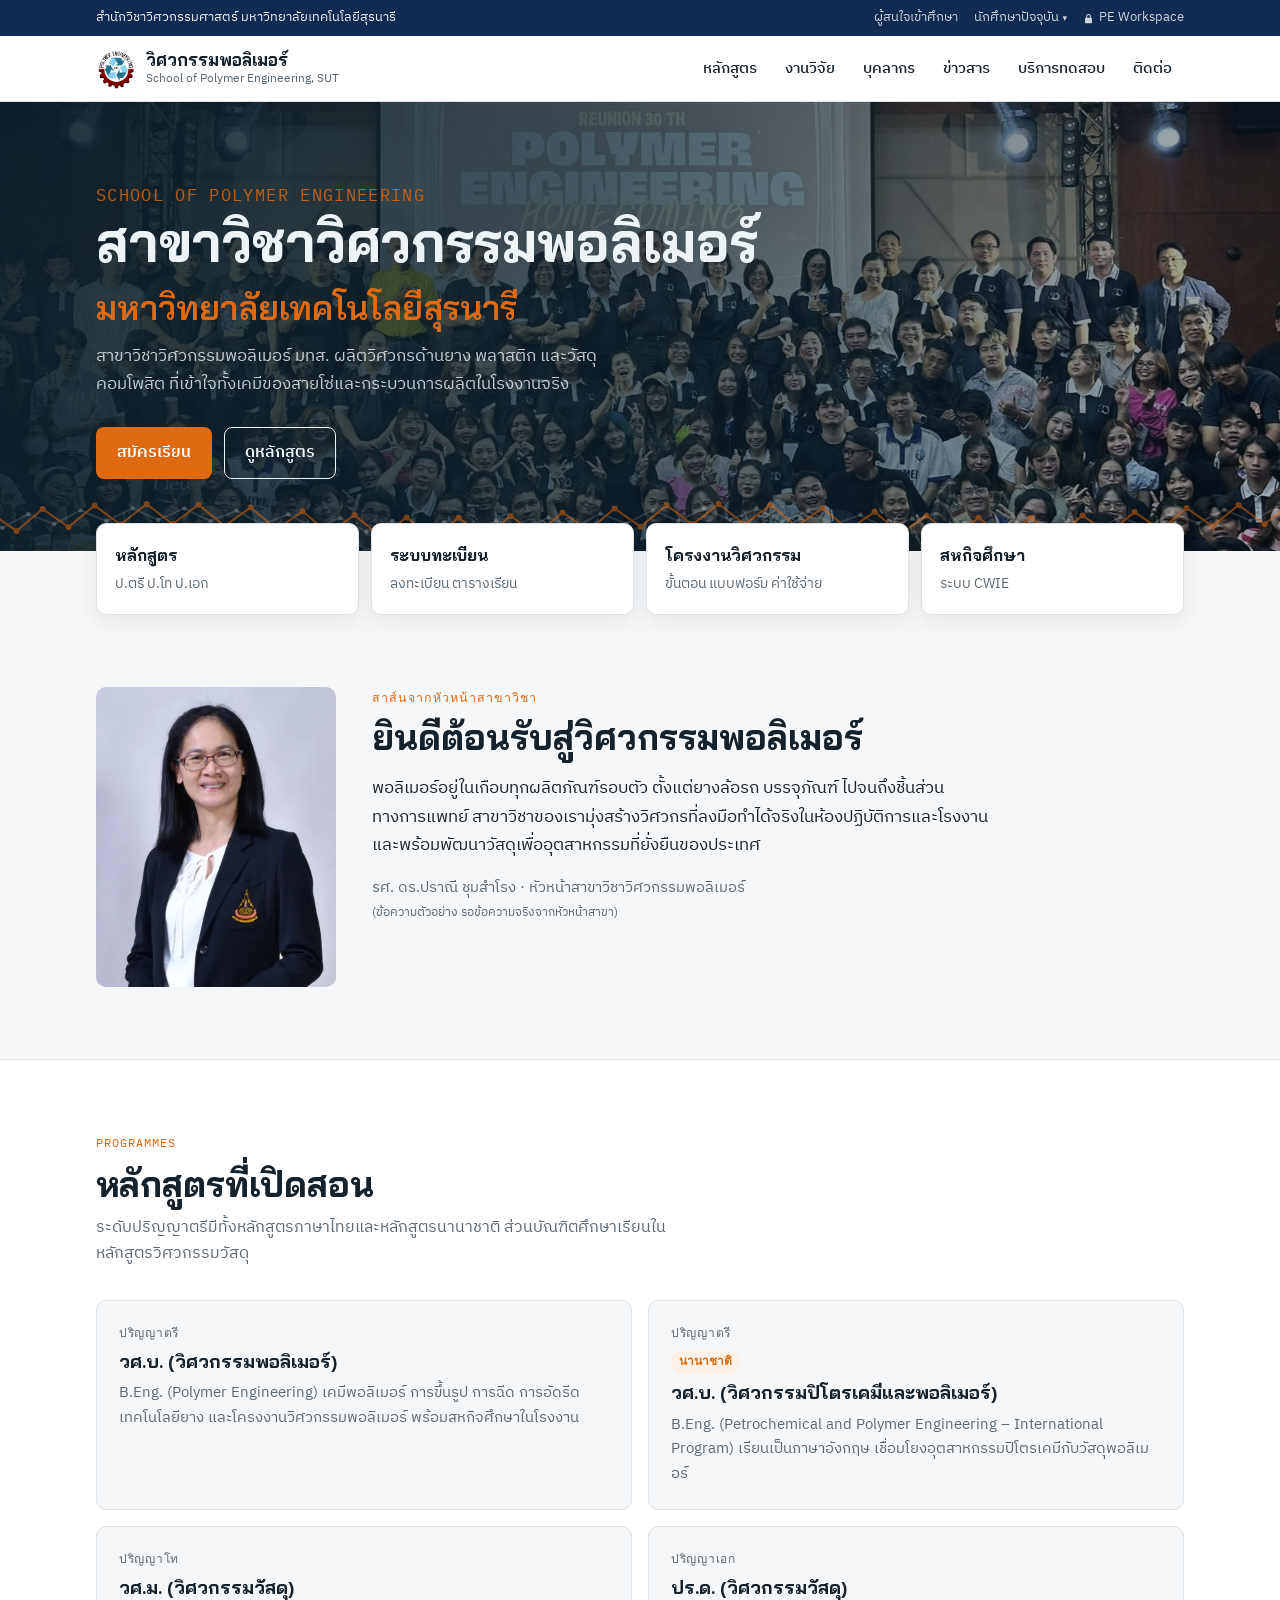
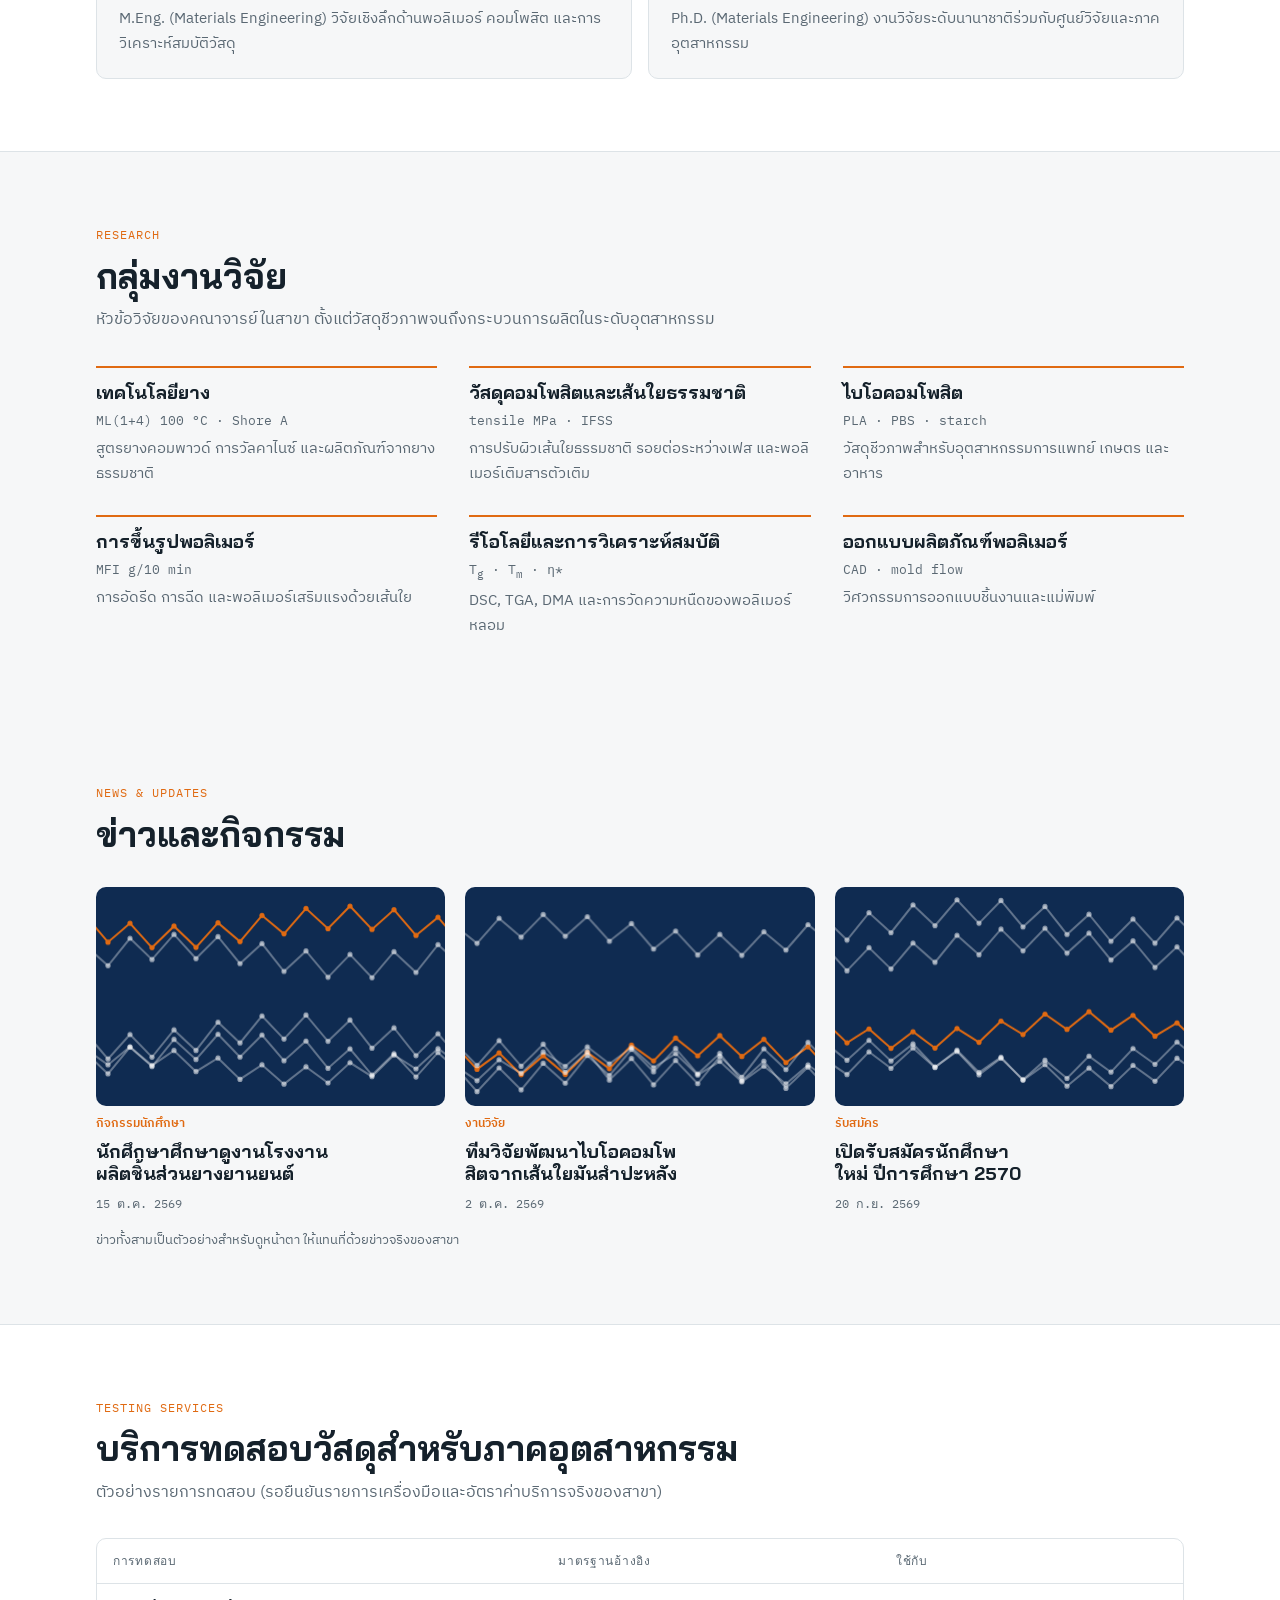
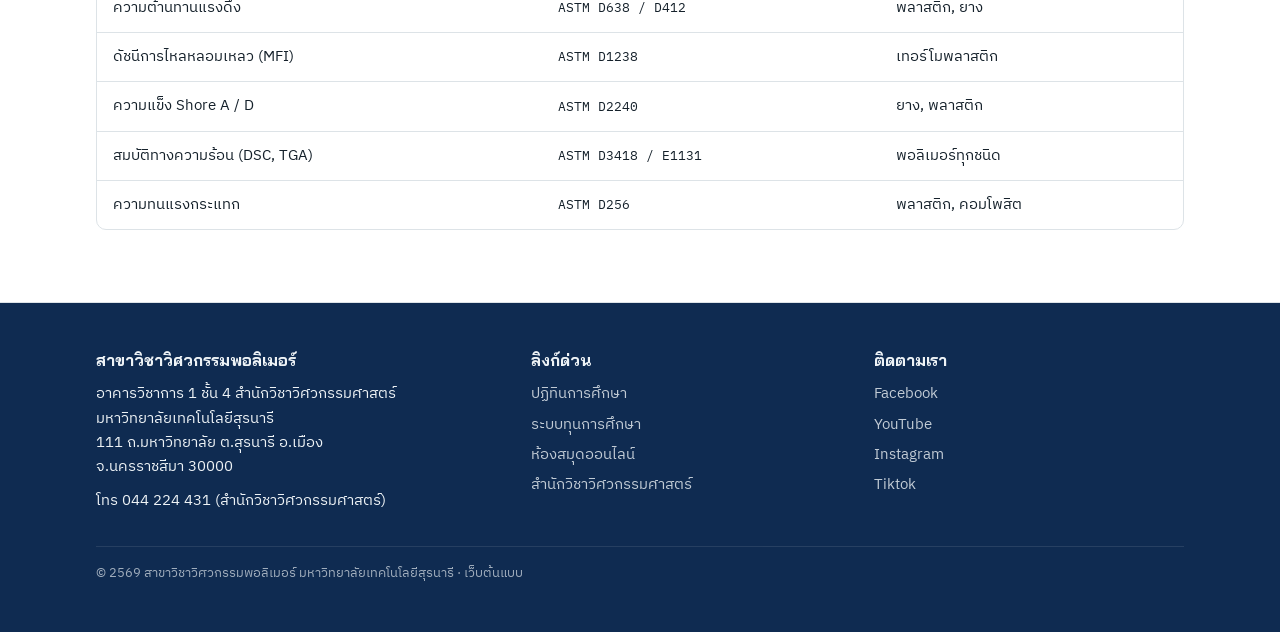
==== commit d9b7b41a: "Add files via upload" ====
--- a/index.html
+++ b/index.html
@@ -26,8 +26,7 @@
         <a href="advisors.html">อาจารย์ที่ปรึกษาประจำรุ่น</a>
       </div>
     </div>
-    <a href="#contact">ศิษย์เก่า</a>
-    <a href="#services">ภาคอุตสาหกรรม</a>
+    <a class="ws" href="workspace.html"><svg class="lock" viewBox="0 0 16 16" width="11" height="11" aria-hidden="true"><path d="M4.5 7V5a3.5 3.5 0 0 1 7 0v2h.5a1 1 0 0 1 1 1v6a1 1 0 0 1-1 1H4a1 1 0 0 1-1-1V8a1 1 0 0 1 1-1zm1.5 0h4V5a2 2 0 0 0-4 0z" fill="currentColor"/></svg>PE Workspace</a>
   </nav>
 </div></div>
 
--- a/style.css
+++ b/style.css
@@ -404,3 +404,27 @@
 .adv-person a{color:var(--accent);font-size:.88rem;overflow-wrap:anywhere}
 .adv-person span{color:var(--muted);font-size:.85rem}
 .adv-empty{color:var(--muted);font-size:.9rem;font-style:italic}
+
+
+/* ===== แถบบนสุด (ผู้สนใจเข้าศึกษา / นักศึกษาปัจจุบัน ...) ค้างไว้ด้านบนตอนเลื่อนหน้า ===== */
+:root{--strip-h:36px}
+.strip{position:sticky;top:env(safe-area-inset-top,0px);z-index:11;min-height:var(--strip-h);display:flex;align-items:center}
+.strip .wrap{width:100%;flex-wrap:nowrap}
+header.nav{top:calc(env(safe-area-inset-top,0px) + var(--strip-h))}
+.toc{top:calc(env(safe-area-inset-top,0px) + var(--strip-h) + 64px)}
+section[id]{scroll-margin-top:166px}
+body::before{background:var(--deep)}
+@media (max-width:900px){.strip .wrap > span{display:none}.strip nav{margin-left:auto;margin-right:auto}}
+@media (max-width:600px){.strip{font-size:.76rem}.strip nav{flex-wrap:nowrap;gap:0 10px;white-space:nowrap}.strip a[aria-current="page"]{padding:1px 6px}}
+@media (max-width:380px){.strip{font-size:.7rem}.strip nav{gap:0 7px}.strip .dd .caret{margin-left:1px}}
+
+/* ===== PE Workspace ===== */
+.strip a.ws{display:inline-flex;align-items:center;gap:5px}
+.strip .lock{flex:none}
+.ws-head h1 span{display:block;font-size:.5em;font-weight:600;opacity:.85;margin-top:6px}
+.ws-only{display:inline-flex;align-items:center;gap:8px;align-self:flex-start;font-size:.88rem;opacity:1!important;background:rgba(255,255,255,.1);padding:6px 12px;border-radius:8px}
+.ws-plan{display:grid;grid-template-columns:repeat(3,1fr);gap:12px;margin-top:28px}
+.ws-plan div{background:var(--surface);border:1px dashed var(--line);border-radius:10px;padding:16px 18px;display:flex;flex-direction:column;gap:4px;min-width:0}
+.ws-plan b{font-family:var(--display)}
+.ws-plan span{color:var(--muted);font-size:.88rem}
+@media (max-width:760px){.ws-plan{grid-template-columns:1fr}}
